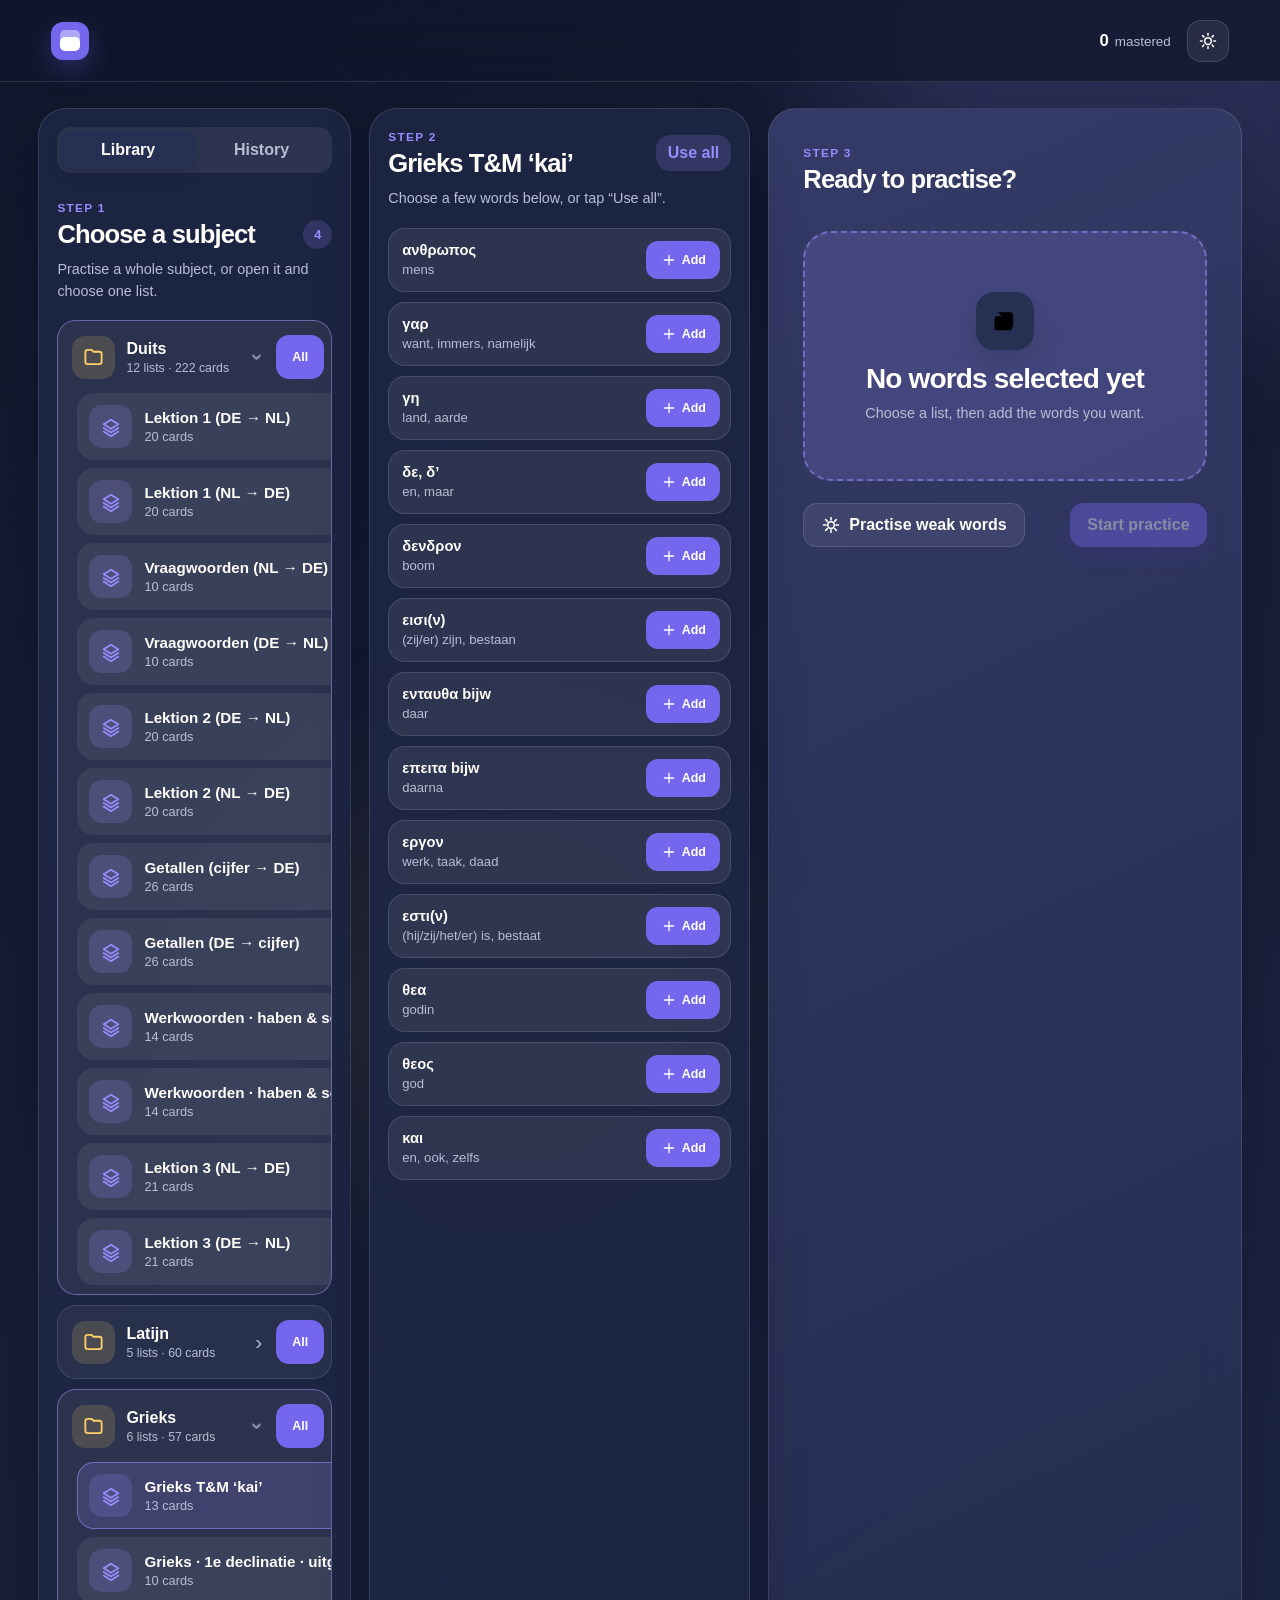
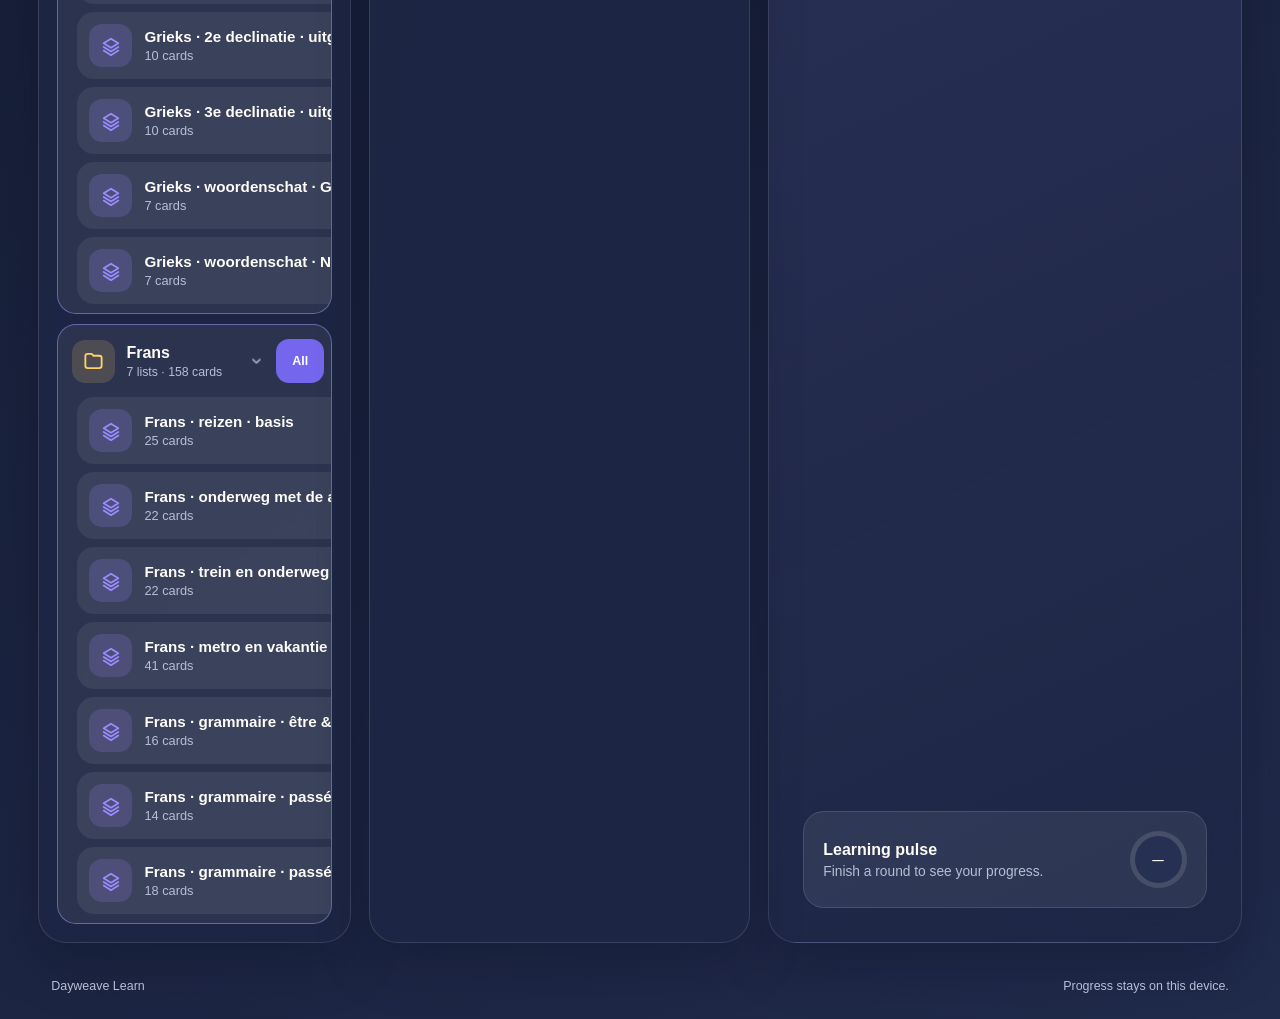
==== index.html @ 2936f4d3 "update lists" ====
<!doctype html>
<html lang="en">
<head>
  <meta charset="utf-8">
  <meta name="viewport" content="width=device-width, initial-scale=1, viewport-fit=cover">
  <meta name="theme-color" content="#16131f">
  <meta name="description" content="Practise shared Dayweave flashcard lists in a clean, focused space.">
  <title>Dayweave Learn</title>
  <link rel="icon" type="image/svg+xml" href="data:image/svg+xml,%3Csvg xmlns='http://www.w3.org/2000/svg' viewBox='0 0 64 64'%3E%3Crect width='64' height='64' rx='16' fill='%237c5cfc'/%3E%3Crect x='15' y='17' width='34' height='25' rx='7' fill='white' opacity='.45'/%3E%3Crect x='11' y='23' width='42' height='27' rx='8' fill='white'/%3E%3Cpath d='M23 36h18' stroke='%237c5cfc' stroke-width='5' stroke-linecap='round'/%3E%3C/svg%3E">
  <link rel="stylesheet" href="styles.css?v=4">
</head>
<body>
  <div class="ambient ambient-one"></div>
  <div class="ambient ambient-two"></div>

  <header class="topbar">
    <a class="brand" href="#" aria-label="Dayweave Learn home">
      <span class="brand-mark" aria-hidden="true"><span></span></span>
    </a>
    <div class="header-meta">
      <div class="mini-stat"><strong id="headerMastered">0</strong><span>mastered</span></div>
      <button class="icon-button" id="themeButton" type="button" aria-label="Switch appearance">
        <svg viewBox="0 0 24 24" aria-hidden="true"><path d="M12 3v2m0 14v2M3 12h2m14 0h2M5.6 5.6 7 7m10 10 1.4 1.4M18.4 5.6 17 7M7 17l-1.4 1.4M16 12a4 4 0 1 1-8 0 4 4 0 0 1 8 0Z"/></svg>
      </button>
    </div>
  </header>

  <main class="workspace">
    <aside class="panel library-panel" aria-label="Flashcard lists">
      <div class="segmented" role="tablist" aria-label="Learn sections">
        <button class="segment active" id="libraryTab" role="tab" aria-selected="true">Library</button>
        <button class="segment" id="historyTab" role="tab" aria-selected="false">History</button>
      </div>

      <section id="libraryView">
        <div class="section-heading">
          <div><span class="eyebrow">Step 1</span><h1>Choose a subject</h1></div>
          <span class="count-pill" id="listCount">0</span>
        </div>
        <p class="quiet desktop-hint">Practise a whole subject, or open it and choose one list.</p>
        <div class="list-stack" id="listStack"></div>
      </section>

      <section id="historyView" hidden>
        <div class="section-heading">
          <div><span class="eyebrow">On this device</span><h1>Your history</h1></div>
        </div>
        <div class="history-stack" id="historyStack"></div>
      </section>
    </aside>

    <section class="practice-column" aria-label="Practice deck">
      <div class="practice-intro">
        <span class="eyebrow">Step 3</span>
        <h2>Ready to practise?</h2>
      </div>

      <div class="drop-deck" id="dropDeck" aria-live="polite">
        <div class="deck-layers" aria-hidden="true"><i></i><i></i></div>
        <div class="drop-content">
          <span class="drop-icon">
            <svg viewBox="0 0 24 24" aria-hidden="true"><path d="M6 4.5h10.5A2.5 2.5 0 0 1 19 7v10.5M5 8h10.5a2.5 2.5 0 0 1 2.5 2.5V18a2 2 0 0 1-2 2H5a2 2 0 0 1-2-2V10a2 2 0 0 1 2-2Z"/></svg>
          </span>
          <strong id="deckTitle">Drop a list here</strong>
          <span id="deckSubtitle">or add individual cards from a list</span>
        </div>
      </div>

      <div class="deck-actions">
        <button class="secondary-button" id="weakButton" type="button">
          <svg viewBox="0 0 24 24" aria-hidden="true"><path d="M12 3v3m0 12v3m9-9h-3M6 12H3m15.4-6.4-2.1 2.1M7.7 16.3l-2.1 2.1m12.8 0-2.1-2.1M7.7 7.7 5.6 5.6M16 12a4 4 0 1 1-8 0 4 4 0 0 1 8 0Z"/></svg>
          Practise weak words
        </button>
        <div class="start-actions">
          <button class="text-button" id="clearButton" type="button" hidden>Clear</button>
          <button class="primary-button" id="startButton" type="button" disabled>Start practice</button>
        </div>
      </div>

      <div class="progress-card">
        <div class="progress-copy"><strong>Learning pulse</strong><span id="pulseText">Finish a round to see your progress.</span></div>
        <div class="progress-ring" id="progressRing"><span id="accuracyValue">—</span></div>
      </div>
    </section>

    <aside class="panel cards-panel" aria-label="Cards in selected list">
      <div class="section-heading card-heading">
        <div><span class="eyebrow">Step 2</span><h2 id="selectedListTitle">Choose your words</h2></div>
        <button class="small-button" id="addAllButton" type="button" hidden>Use all</button>
      </div>
      <p class="quiet" id="cardPanelHint">Pick a list to see every question and answer.</p>
      <div class="word-stack" id="wordStack"></div>
    </aside>
  </main>

  <nav class="mobile-nav" aria-label="Learn navigation">
    <button type="button" data-mobile-target="library" class="active" aria-label="Show lists"><span aria-hidden="true">1</span>Lists</button>
    <button type="button" data-mobile-target="cards" aria-label="Show selected words"><span aria-hidden="true">2</span>Words</button>
    <button type="button" data-mobile-target="practice" aria-label="Show practice"><span aria-hidden="true">3</span>Practice</button>
  </nav>

  <footer><span>Dayweave Learn</span><span>Progress stays on this device.</span></footer>

  <div class="practice-overlay" id="practiceOverlay" hidden>
    <div class="practice-shell" role="dialog" aria-modal="true" aria-labelledby="roundTitle">
      <div class="round-bar">
        <button class="icon-button overlay-close" id="closeRoundButton" type="button" aria-label="Close practice">
          <svg viewBox="0 0 24 24" aria-hidden="true"><path d="m6 6 12 12M18 6 6 18"/></svg>
        </button>
        <div class="round-title"><strong id="roundTitle">Practice</strong><span id="roundCounter">1 of 1</span></div>
        <div class="round-score" id="liveScore">0 correct</div>
      </div>
      <div class="round-progress"><i id="roundProgress"></i></div>

      <button class="study-card" id="studyCard" type="button" aria-label="Reveal answer">
        <span class="card-side-label" id="sideLabel">Question</span>
        <strong id="questionText"></strong>
        <span class="answer-divider" id="answerDivider" hidden></span>
        <span class="answer-text" id="answerText" hidden></span>
        <span class="reveal-hint" id="revealHint">Tap to reveal</span>
      </button>
      <button class="listen-button" id="listenButton" type="button" hidden>🔊 Listen again</button>

      <div class="answer-actions" id="answerActions" hidden>
        <button class="again-button" id="againButton" type="button">
          <svg viewBox="0 0 24 24" aria-hidden="true"><path d="M4 8v5h5M5.2 13a7 7 0 1 0 1.6-6.6L4 9"/></svg>
          Again
        </button>
        <button class="correct-button" id="correctButton" type="button">
          <svg viewBox="0 0 24 24" aria-hidden="true"><path d="m5 12 4 4L19 6"/></svg>
          Got it
        </button>
      </div>

      <div class="typing-area" id="typingArea" hidden>
        <label for="typedAnswer">Type your answer</label>
        <div class="typing-row">
          <input id="typedAnswer" type="text" autocomplete="off" autocapitalize="none" spellcheck="false" placeholder="Write the translation…">
          <button class="primary-button" id="checkAnswerButton" type="button">Check</button>
        </div>
        <p id="typingFeedback" aria-live="polite"></p>
      </div>

      <div class="round-summary" id="roundSummary" hidden>
        <span class="summary-spark">✦</span>
        <h2>Round complete</h2>
        <p id="summaryScore"></p>
        <button class="primary-button" id="finishButton" type="button">Back to the library</button>
      </div>
    </div>
  </div>

  <div class="toast" id="toast" role="status" aria-live="polite"></div>
  <script src="app.js?v=4" defer></script>
</body>
</html>
---- styles.css ----
:root {
  color-scheme: dark;
  --canvas: #10172b;
  --canvas-2: #202a4a;
  --panel: rgba(29, 38, 68, .9);
  --panel-solid: #263052;
  --surface: rgba(255, 255, 255, .075);
  --surface-hover: rgba(255, 255, 255, .12);
  --line: rgba(255, 255, 255, .12);
  --text: #fffdf8;
  --muted: #b7bfd5;
  --violet: #9a8cff;
  --violet-strong: #7566ee;
  --violet-soft: rgba(154, 140, 255, .18);
  --mint: #5de3bc;
  --coral: #ff8098;
  --amber: #ffd166;
  --shadow: 0 22px 54px rgba(3, 8, 24, .24);
  --radius-xl: 28px;
  --radius-lg: 21px;
  --radius-md: 17px;
}

[data-theme="butter"] {
  color-scheme: light;
  --canvas: #d8bb82;
  --canvas-2: #8f6650;
  --panel: rgba(255, 250, 232, .96);
  --panel-solid: #fffaf0;
  --surface: rgba(85, 55, 32, .075);
  --surface-hover: rgba(85, 55, 32, .13);
  --line: rgba(75, 48, 30, .16);
  --text: #36261b;
  --muted: #735a46;
  --violet: #6657c9;
  --violet-strong: #5948c0;
  --violet-soft: rgba(102, 87, 201, .13);
  --mint: #18765e;
  --coral: #bd4d62;
  --amber: #a56812;
  --shadow: 0 22px 52px rgba(58, 37, 22, .22);
}

[data-theme="butter"] body {
  background:
    radial-gradient(circle at 82% 8%, rgba(255, 226, 154, .46), transparent 34rem),
    linear-gradient(145deg, var(--canvas), var(--canvas-2));
}

[data-theme="butter"] .topbar {
  background: rgba(255, 248, 226, .82);
  box-shadow: 0 1px 0 rgba(255, 255, 255, .35);
}

[data-theme="butter"] .ambient-one { opacity: .09; }
[data-theme="butter"] .ambient-two { opacity: .15; }

* { box-sizing: border-box; }
html { min-height: 100%; scroll-behavior: smooth; }
body {
  min-height: 100vh;
  margin: 0;
  overflow-x: hidden;
  background: linear-gradient(145deg, var(--canvas), var(--canvas-2));
  color: var(--text);
  font-family: ui-rounded, "SF Pro Rounded", "SF Pro Display", -apple-system, BlinkMacSystemFont, "Segoe UI", sans-serif;
  -webkit-font-smoothing: antialiased;
}
button, input { font: inherit; }
button { color: inherit; }
button:focus-visible, [tabindex]:focus-visible { outline: 3px solid var(--mint); outline-offset: 3px; }
[hidden] { display: none !important; }

.ambient { position: fixed; border-radius: 999px; filter: blur(80px); opacity: .16; pointer-events: none; }
.ambient-one { width: 36rem; height: 36rem; background: var(--violet); top: -15rem; right: -8rem; }
.ambient-two { width: 30rem; height: 30rem; background: var(--amber); bottom: -20rem; left: 20%; opacity: .08; }

.topbar {
  position: relative;
  z-index: 5;
  min-height: 82px;
  display: flex;
  align-items: center;
  justify-content: space-between;
  padding: 16px clamp(18px, 4vw, 56px);
  border-bottom: 1px solid var(--line);
  background: color-mix(in srgb, var(--canvas) 72%, transparent);
  backdrop-filter: blur(24px);
}
.brand { display: inline-flex; align-items: center; gap: 12px; color: var(--text); text-decoration: none; font-size: 1.18rem; font-weight: 650; letter-spacing: -.02em; }
.brand b { color: var(--violet); }
.brand-mark { position: relative; width: 38px; height: 38px; display: block; border-radius: 12px; background: var(--violet-strong); box-shadow: 0 9px 25px rgba(124, 92, 252, .28); }
.brand-mark::before, .brand-mark span { content: ""; position: absolute; left: 9px; right: 9px; height: 14px; border-radius: 5px; background: white; }
.brand-mark::before { top: 8px; opacity: .43; }
.brand-mark span { top: 15px; }
.header-meta { display: flex; align-items: center; gap: 16px; }
.mini-stat { display: flex; align-items: baseline; gap: 6px; color: var(--muted); font-size: .84rem; }
.mini-stat strong { color: var(--text); font-size: 1.05rem; }
.icon-button { width: 42px; height: 42px; display: grid; place-items: center; border: 1px solid var(--line); border-radius: 14px; background: var(--surface); cursor: pointer; transition: transform .2s, background .2s; }
.icon-button:hover { background: var(--surface-hover); transform: translateY(-1px); }
.icon-button svg, button svg { width: 20px; height: 20px; fill: none; stroke: currentColor; stroke-width: 1.9; stroke-linecap: round; stroke-linejoin: round; }

.workspace { position: relative; z-index: 1; width: min(1500px, 100%); min-height: calc(100vh - 140px); margin: 0 auto; padding: 26px clamp(18px, 3vw, 42px) 36px; display: grid; grid-template-columns: minmax(260px, .78fr) minmax(300px, .95fr) minmax(390px, 1.18fr); grid-template-areas: "library cards practice"; gap: 18px; }
.library-panel { grid-area: library; }
.cards-panel { grid-area: cards; }
.practice-column { grid-area: practice; }
.panel, .practice-column { min-width: 0; border: 1px solid var(--line); border-radius: var(--radius-xl); background: var(--panel); backdrop-filter: blur(18px); box-shadow: var(--shadow); }
.panel { padding: 18px; }
.practice-column { display: flex; flex-direction: column; padding: clamp(22px, 3vw, 34px); background: linear-gradient(155deg, color-mix(in srgb, var(--panel-solid) 88%, var(--violet) 12%), var(--panel)); }

.segmented { display: grid; grid-template-columns: 1fr 1fr; padding: 4px; margin-bottom: 25px; border-radius: 14px; background: var(--surface); }
.segment { min-height: 38px; border: 0; border-radius: 11px; background: transparent; color: var(--muted); font-weight: 700; cursor: pointer; }
.segment.active { color: var(--text); background: var(--panel-solid); box-shadow: 0 5px 14px rgba(0,0,0,.12); }
.section-heading { display: flex; align-items: flex-end; justify-content: space-between; gap: 12px; margin-bottom: 10px; }
.section-heading h1, .section-heading h2, .practice-intro h2 { margin: 4px 0 0; font-size: clamp(1.28rem, 2vw, 1.62rem); line-height: 1.14; letter-spacing: -.035em; }
.eyebrow { color: var(--violet); font-size: .74rem; font-weight: 800; letter-spacing: .11em; text-transform: uppercase; }
.quiet { margin: 0 0 18px; color: var(--muted); font-size: .9rem; line-height: 1.5; }
.count-pill { display: grid; place-items: center; min-width: 29px; height: 29px; padding: 0 9px; border-radius: 999px; color: var(--violet); background: var(--violet-soft); font-size: .8rem; font-weight: 800; }

.list-stack, .word-stack, .history-stack { display: grid; gap: 10px; }
.subject-folder { overflow: hidden; border: 1px solid var(--line); border-radius: 19px; background: color-mix(in srgb, var(--surface) 74%, transparent); transition: border-color .2s, background .2s; }
.subject-folder.open { border-color: color-mix(in srgb, var(--violet) 42%, var(--line)); background: color-mix(in srgb, var(--surface) 92%, transparent); }
.subject-row { min-height: 72px; display: grid; grid-template-columns: minmax(0, 1fr) auto; align-items: center; gap: 7px; padding: 7px; }
.subject-header { min-width: 0; min-height: 58px; display: flex; align-items: center; gap: 11px; padding: 7px; border: 0; border-radius: 14px; background: transparent; text-align: left; cursor: pointer; }
.subject-header:hover { background: var(--surface-hover); }
.subject-icon { flex: 0 0 43px; height: 43px; display: grid; place-items: center; border-radius: 13px; color: var(--amber); background: color-mix(in srgb, var(--amber) 16%, transparent); }
.subject-icon svg { width: 23px; height: 23px; }
.subject-copy { min-width: 0; flex: 1; }
.subject-copy strong, .subject-copy span { display: block; overflow: hidden; text-overflow: ellipsis; white-space: nowrap; }
.subject-copy strong { font-size: 1rem; }
.subject-copy span { margin-top: 3px; color: var(--muted); font-size: .77rem; }
.folder-chevron { color: var(--muted); font-size: 1.3rem; transition: transform .2s; }
.subject-folder.open .folder-chevron { transform: rotate(90deg); }
.subject-all-button { min-width: 48px; min-height: 44px; padding: 0 11px; border: 0; border-radius: 13px; color: white; background: var(--violet-strong); font-size: .78rem; font-weight: 850; cursor: pointer; }
.subject-all-button:hover { filter: brightness(1.08); transform: translateY(-1px); }
.subject-lists { display: grid; gap: 8px; padding: 0 9px 9px 19px; }
.list-item { width: 100%; min-height: 66px; display: flex; align-items: center; gap: 12px; padding: 11px; border: 1px solid transparent; border-radius: var(--radius-md); background: var(--surface); text-align: left; cursor: grab; transition: transform .22s, background .22s, border-color .22s; }
.list-item:hover { transform: translateY(-2px); background: var(--surface-hover); }
.list-item.selected { border-color: color-mix(in srgb, var(--violet) 60%, transparent); background: var(--violet-soft); }
.list-icon { flex: 0 0 43px; height: 43px; display: grid; place-items: center; border-radius: 13px; color: var(--violet); background: var(--violet-soft); }
.list-icon svg { width: 22px; height: 22px; }
.list-copy { min-width: 0; flex: 1; }
.list-copy strong, .list-copy span { display: block; overflow: hidden; text-overflow: ellipsis; white-space: nowrap; }
.list-copy strong { font-size: .95rem; }
.list-copy span { margin-top: 3px; color: var(--muted); font-size: .8rem; }
.chevron { color: var(--muted); font-size: 1.2rem; }
.empty-state { padding: 22px 14px; border: 1px dashed var(--line); border-radius: var(--radius-md); color: var(--muted); text-align: center; line-height: 1.5; }

.practice-intro { margin-bottom: 21px; }
.drop-deck { position: relative; min-height: 250px; display: grid; place-items: center; margin: 16px 0 22px; border: 2px dashed color-mix(in srgb, var(--violet) 55%, transparent); border-radius: 28px; background: var(--violet-soft); transition: transform .25s, border-color .25s, box-shadow .25s; }
.drop-deck.drag-over { transform: translateY(-3px); border-color: var(--mint); box-shadow: 0 20px 44px rgba(0,0,0,.14); }
.drop-deck.ready { border-style: solid; border-color: color-mix(in srgb, var(--mint) 72%, transparent); }
.deck-layers { display: none; }
.drop-content { position: relative; z-index: 1; display: grid; justify-items: center; gap: 10px; padding: 30px; text-align: center; }
.drop-icon { width: 58px; height: 58px; display: grid; place-items: center; margin-bottom: 3px; border-radius: 18px; color: var(--violet); background: var(--panel-solid); box-shadow: 0 12px 30px rgba(0,0,0,.13); }
.drop-icon svg { width: 28px; height: 28px; }
.drop-content strong { font-size: clamp(1.3rem, 2.4vw, 1.75rem); letter-spacing: -.03em; }
.drop-content > span:last-child { color: var(--muted); font-size: .9rem; }
.deck-actions { display: flex; align-items: center; justify-content: space-between; gap: 12px; }
.start-actions { display: flex; align-items: center; gap: 10px; }
.primary-button, .secondary-button, .again-button, .correct-button, .small-button, .text-button { min-height: 44px; border: 0; border-radius: 14px; padding: 0 17px; font-weight: 800; cursor: pointer; transition: transform .2s, filter .2s, opacity .2s; }
.primary-button { color: white; background: var(--violet-strong); box-shadow: 0 10px 22px rgba(99, 61, 221, .25); }
.primary-button:hover:not(:disabled), .correct-button:hover, .again-button:hover, .secondary-button:hover { transform: translateY(-2px); filter: brightness(1.05); }
.primary-button:disabled { opacity: .42; cursor: not-allowed; }
.secondary-button { display: inline-flex; align-items: center; gap: 8px; border: 1px solid var(--line); background: var(--surface); }
.text-button { padding: 0 7px; color: var(--muted); background: transparent; }
.small-button { min-height: 36px; padding: 0 12px; color: var(--violet); background: var(--violet-soft); }
.progress-card { display: flex; align-items: center; justify-content: space-between; gap: 20px; margin-top: auto; padding: 19px; border: 1px solid var(--line); border-radius: var(--radius-lg); background: var(--surface); }
.progress-copy strong, .progress-copy span { display: block; }
.progress-copy span { margin-top: 5px; color: var(--muted); font-size: .86rem; }
.progress-ring { --progress: 0deg; flex: 0 0 57px; height: 57px; display: grid; place-items: center; border-radius: 50%; background: conic-gradient(var(--mint) var(--progress), var(--line) 0); position: relative; }
.progress-ring::before { content: ""; position: absolute; inset: 5px; border-radius: inherit; background: var(--panel-solid); }
.progress-ring span { position: relative; z-index: 1; font-size: .72rem; font-weight: 900; }

.card-heading { align-items: center; }
.word-card { display: flex; align-items: center; gap: 10px; padding: 12px 10px 12px 13px; border: 1px solid var(--line); border-radius: var(--radius-md); background: var(--surface); }
.word-copy { min-width: 0; flex: 1; }
.word-copy strong, .word-copy span { display: block; overflow: hidden; text-overflow: ellipsis; }
.word-copy strong { font-size: .92rem; white-space: nowrap; }
.word-copy span { margin-top: 4px; color: var(--muted); font-size: .82rem; white-space: nowrap; }
.add-card-button { flex: 0 0 auto; min-width: 74px; height: 38px; display: inline-flex; align-items: center; justify-content: center; gap: 5px; padding: 0 11px; border: 0; border-radius: 12px; color: white; background: var(--violet-strong); cursor: pointer; font-size: .78rem; font-weight: 850; }
.add-card-button.added { color: var(--canvas); background: var(--mint); }
.add-card-button svg { width: 16px; height: 16px; }
.history-item { padding: 13px; border: 1px solid var(--line); border-radius: var(--radius-md); background: var(--surface); }
.history-top { display: flex; justify-content: space-between; gap: 10px; }
.history-top strong { font-size: .9rem; }
.history-score { color: var(--mint); font-weight: 850; }
.history-item time, .history-item p { color: var(--muted); font-size: .78rem; }
.history-item p { margin: 8px 0 0; line-height: 1.4; }

footer { position: relative; z-index: 1; display: flex; justify-content: space-between; gap: 20px; width: min(1500px, 100%); margin: 0 auto; padding: 0 clamp(22px, 4vw, 56px) 26px; color: var(--muted); font-size: .78rem; }
.mobile-nav { display: none; }

.practice-overlay { position: fixed; z-index: 50; inset: 0; padding: clamp(12px, 3vw, 32px); background: color-mix(in srgb, var(--canvas) 88%, transparent); backdrop-filter: blur(18px); }
.practice-shell { width: min(800px, 100%); height: 100%; margin: auto; display: flex; flex-direction: column; }
.round-bar { display: grid; grid-template-columns: 1fr auto 1fr; align-items: center; gap: 14px; }
.overlay-close { justify-self: start; }
.round-title { text-align: center; }
.round-title strong, .round-title span { display: block; }
.round-title span { margin-top: 3px; color: var(--muted); font-size: .78rem; }
.round-score { justify-self: end; color: var(--mint); font-weight: 800; font-size: .88rem; }
.round-progress { width: 100%; height: 5px; margin: 18px 0 30px; overflow: hidden; border-radius: 999px; background: var(--line); }
.round-progress i { display: block; width: 0; height: 100%; border-radius: inherit; background: var(--violet); transition: width .35s ease; }
.study-card { flex: 1; width: 100%; max-height: 570px; min-height: 350px; display: flex; flex-direction: column; align-items: center; justify-content: center; gap: 22px; padding: clamp(28px, 7vw, 70px); border: 1px solid var(--line); border-radius: 38px; background: linear-gradient(145deg, var(--panel-solid), var(--panel)); color: var(--text); box-shadow: var(--shadow); cursor: pointer; }
.card-side-label { color: var(--muted); font-size: .75rem; font-weight: 850; letter-spacing: .12em; text-transform: uppercase; }
.study-card strong { max-width: 670px; font-size: clamp(2rem, 6vw, 4rem); line-height: 1.08; letter-spacing: -.05em; text-wrap: balance; }
.answer-divider { width: 62%; height: 1px; background: var(--line); }
.answer-text { color: var(--violet); font-size: clamp(1.4rem, 4vw, 2.25rem); font-weight: 700; }
.reveal-hint { color: var(--muted); font-size: .9rem; }
.answer-actions { display: grid; grid-template-columns: 1fr 1fr; gap: 12px; margin-top: 18px; }
.typing-area { margin-top: 18px; }
.typing-area label { display: block; margin: 0 0 8px; color: var(--muted); font-size: .82rem; font-weight: 800; }
.typing-row { display: flex; gap: 10px; }
.typing-row input { min-width: 0; flex: 1; height: 52px; padding: 0 15px; border: 1px solid var(--line); border-radius: 14px; color: var(--text); background: var(--surface); }
.typing-area p { min-height: 1.2em; margin: 8px 2px 0; color: var(--coral); font-size: .86rem; }
.typing-area p.correct { color: var(--mint); }
.listen-button { align-self: center; margin-top: 15px; padding: 8px 13px; border: 1px solid var(--line); border-radius: 999px; color: var(--muted); background: var(--surface); font-weight: 750; cursor: pointer; }
.listen-button:hover { color: var(--text); background: var(--surface-hover); }
.again-button, .correct-button { min-height: 58px; display: inline-flex; justify-content: center; align-items: center; gap: 9px; }
.again-button { color: white; background: var(--coral); }
.correct-button { color: #09251d; background: var(--mint); }
.round-summary { flex: 1; display: grid; place-content: center; justify-items: center; text-align: center; }
.summary-spark { color: var(--amber); font-size: 4.5rem; animation: float 2s ease-in-out infinite; }
.round-summary h2 { margin: 8px 0; font-size: clamp(2rem, 6vw, 3.5rem); letter-spacing: -.05em; }
.round-summary p { margin: 0 0 26px; color: var(--muted); font-size: 1.1rem; }
.toast { position: fixed; z-index: 80; left: 50%; bottom: 28px; transform: translate(-50%, 20px); max-width: calc(100% - 32px); padding: 12px 17px; border: 1px solid var(--line); border-radius: 14px; background: var(--panel-solid); box-shadow: var(--shadow); opacity: 0; pointer-events: none; transition: opacity .22s, transform .22s; }
.toast.show { opacity: 1; transform: translate(-50%, 0); }

@keyframes float { 50% { transform: translateY(-7px) rotate(3deg); } }

@media (max-width: 1080px) {
  .workspace { grid-template-columns: minmax(250px, .72fr) minmax(420px, 1.28fr); grid-template-areas: "library cards" "practice practice"; }
  .practice-column { min-height: 560px; }
  .word-stack { grid-template-columns: repeat(3, minmax(0, 1fr)); }
}

@media (max-width: 760px) {
  html, body { height: 100%; overflow: hidden; overscroll-behavior: none; }
  .ambient { display: none; }
  .topbar { min-height: 70px; position: sticky; top: 0; padding: 12px 16px; }
  .brand { font-size: 1rem; }
  .brand-mark { width: 36px; height: 36px; }
  .mini-stat span { display: none; }
  .workspace { position: fixed; inset: 70px 0 0; min-height: 0; display: block; padding: 10px 10px calc(84px + env(safe-area-inset-bottom)); }
  .workspace > .panel, .workspace > .practice-column { display: none; height: 100%; min-height: 0; overflow-y: auto; overscroll-behavior: contain; border-radius: 24px; scrollbar-width: none; }
  .workspace > *::-webkit-scrollbar { display: none; }
  body[data-mobile-view="library"] .library-panel { display: block; }
  body[data-mobile-view="practice"] .practice-column,
  body:not([data-mobile-view]) .practice-column { display: flex; }
  body[data-mobile-view="cards"] .cards-panel { display: block; }
  .library-panel, .cards-panel { padding: 16px; }
  .subject-row { min-height: 66px; }
  .subject-header { min-height: 52px; }
  .subject-lists { padding-left: 9px; }
  .subject-lists .list-item { min-height: 58px; }
  .practice-column { padding: 18px 16px; }
  .desktop-hint { display: none; }
  .practice-intro { margin-bottom: 8px; }
  .drop-deck { min-height: 190px; margin: 8px 0 14px; border-radius: 27px; }
  .drop-content { padding: 20px; }
  .drop-icon { width: 52px; height: 52px; border-radius: 17px; }
  .deck-actions { align-items: stretch; flex-direction: column; }
  .start-actions { display: grid; grid-template-columns: auto 1fr; }
  .secondary-button, .primary-button { justify-content: center; width: 100%; }
  .progress-card { margin-top: 14px; padding: 15px; }
  .word-stack { grid-template-columns: 1fr; }
  footer { display: none; }
  .mobile-nav { position: fixed; z-index: 45; left: 12px; right: 12px; bottom: max(10px, env(safe-area-inset-bottom)); display: grid; grid-template-columns: repeat(3, 1fr); gap: 6px; padding: 6px; border: 1px solid var(--line); border-radius: 22px; background: color-mix(in srgb, var(--panel-solid) 94%, transparent); box-shadow: 0 15px 38px rgba(0,0,0,.24); backdrop-filter: blur(22px); }
  .mobile-nav button { min-height: 54px; display: grid; place-items: center; align-content: center; gap: 2px; border: 0; border-radius: 16px; color: var(--muted); background: transparent; font-size: .7rem; font-weight: 800; }
  .mobile-nav button span { width: 22px; height: 22px; display: grid; place-items: center; border: 1.5px solid currentColor; border-radius: 999px; font-size: .72rem; line-height: 1; font-weight: 900; }
  .mobile-nav button.active { color: white; background: var(--violet-strong); box-shadow: 0 8px 18px color-mix(in srgb, var(--violet-strong) 35%, transparent); }
  .practice-overlay { padding: 10px; }
  .round-bar { grid-template-columns: auto 1fr auto; }
  .round-score { font-size: .75rem; }
  .study-card { min-height: 360px; border-radius: 28px; }
  .answer-actions { position: sticky; bottom: 0; }
}

@media (prefers-reduced-motion: reduce) {
  *, *::before, *::after { scroll-behavior: auto !important; animation-duration: .01ms !important; animation-iteration-count: 1 !important; transition-duration: .01ms !important; }
}
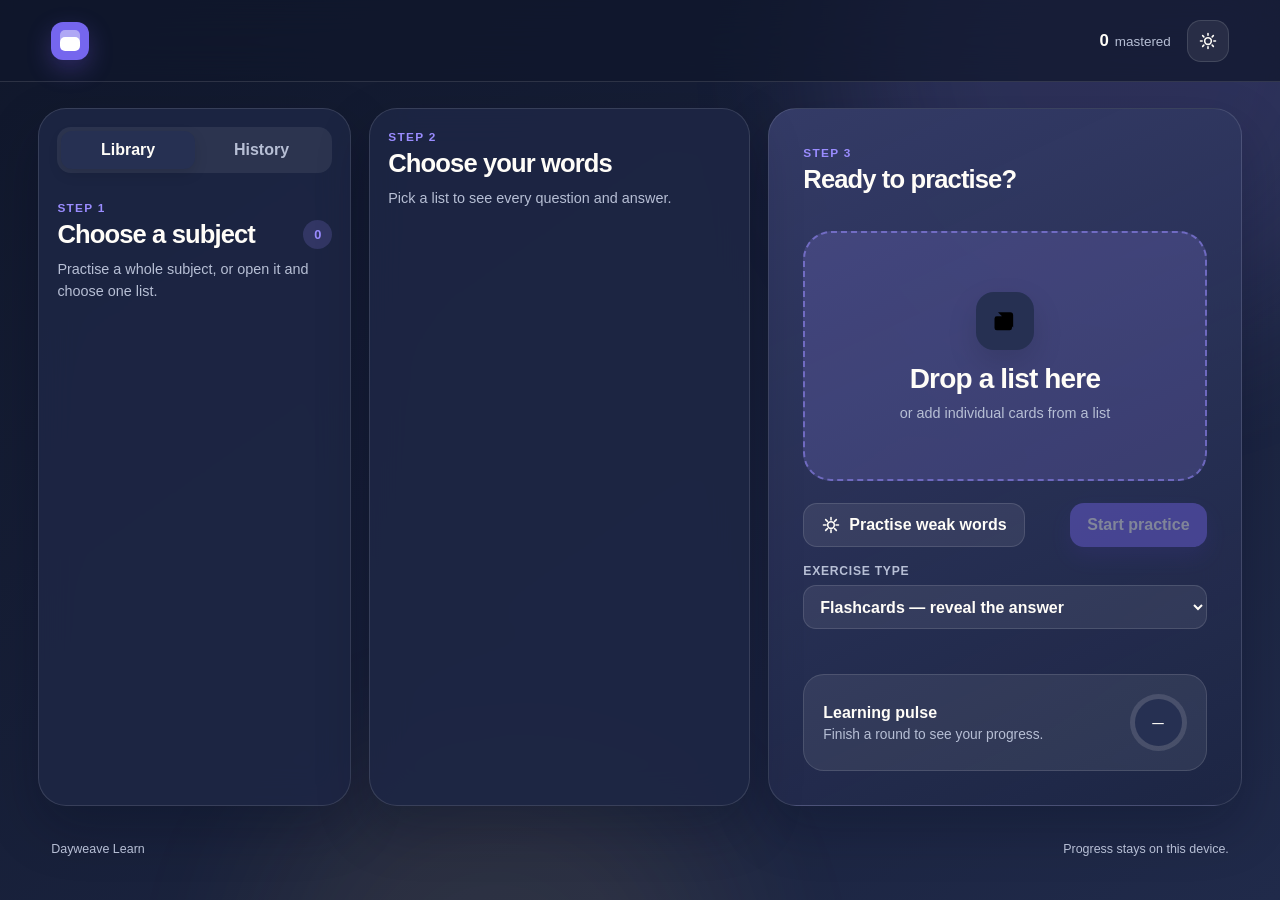
==== commit 5fe8314f: "updated lists" ====
--- a/index.html
+++ b/index.html
@@ -7,7 +7,7 @@
   <meta name="description" content="Practise shared Dayweave flashcard lists in a clean, focused space.">
   <title>Dayweave Learn</title>
   <link rel="icon" type="image/svg+xml" href="data:image/svg+xml,%3Csvg xmlns='http://www.w3.org/2000/svg' viewBox='0 0 64 64'%3E%3Crect width='64' height='64' rx='16' fill='%237c5cfc'/%3E%3Crect x='15' y='17' width='34' height='25' rx='7' fill='white' opacity='.45'/%3E%3Crect x='11' y='23' width='42' height='27' rx='8' fill='white'/%3E%3Cpath d='M23 36h18' stroke='%237c5cfc' stroke-width='5' stroke-linecap='round'/%3E%3C/svg%3E">
-  <link rel="stylesheet" href="styles.css?v=4">
+  <link rel="stylesheet" href="styles.css?v=5">
 </head>
 <body>
   <div class="ambient ambient-one"></div>
@@ -75,6 +75,13 @@
           <button class="text-button" id="clearButton" type="button" hidden>Clear</button>
           <button class="primary-button" id="startButton" type="button" disabled>Start practice</button>
         </div>
+      </div>
+      <div class="practice-mode" role="group" aria-label="Exercise type">
+        <label for="practiceMode">Exercise type</label>
+        <select id="practiceMode">
+          <option value="flashcard">Flashcards — reveal the answer</option>
+          <option value="open">Open question — type the answer</option>
+        </select>
       </div>
 
       <div class="progress-card">
@@ -151,6 +158,6 @@
   </div>
 
   <div class="toast" id="toast" role="status" aria-live="polite"></div>
-  <script src="app.js?v=4" defer></script>
+  <script src="app.js?v=5" defer></script>
 </body>
 </html>
--- a/styles.css
+++ b/styles.css
@@ -157,6 +157,9 @@
 .drop-content strong { font-size: clamp(1.3rem, 2.4vw, 1.75rem); letter-spacing: -.03em; }
 .drop-content > span:last-child { color: var(--muted); font-size: .9rem; }
 .deck-actions { display: flex; align-items: center; justify-content: space-between; gap: 12px; }
+.practice-mode { display: grid; gap: 7px; margin-top: 17px; }
+.practice-mode label { color: var(--muted); font-size: .76rem; font-weight: 800; letter-spacing: .06em; text-transform: uppercase; }
+.practice-mode select { width: 100%; min-height: 44px; padding: 0 12px; border: 1px solid var(--line); border-radius: 13px; color: var(--text); background: var(--surface); font: inherit; font-weight: 700; }
 .start-actions { display: flex; align-items: center; gap: 10px; }
 .primary-button, .secondary-button, .again-button, .correct-button, .small-button, .text-button { min-height: 44px; border: 0; border-radius: 14px; padding: 0 17px; font-weight: 800; cursor: pointer; transition: transform .2s, filter .2s, opacity .2s; }
 .primary-button { color: white; background: var(--violet-strong); box-shadow: 0 10px 22px rgba(99, 61, 221, .25); }
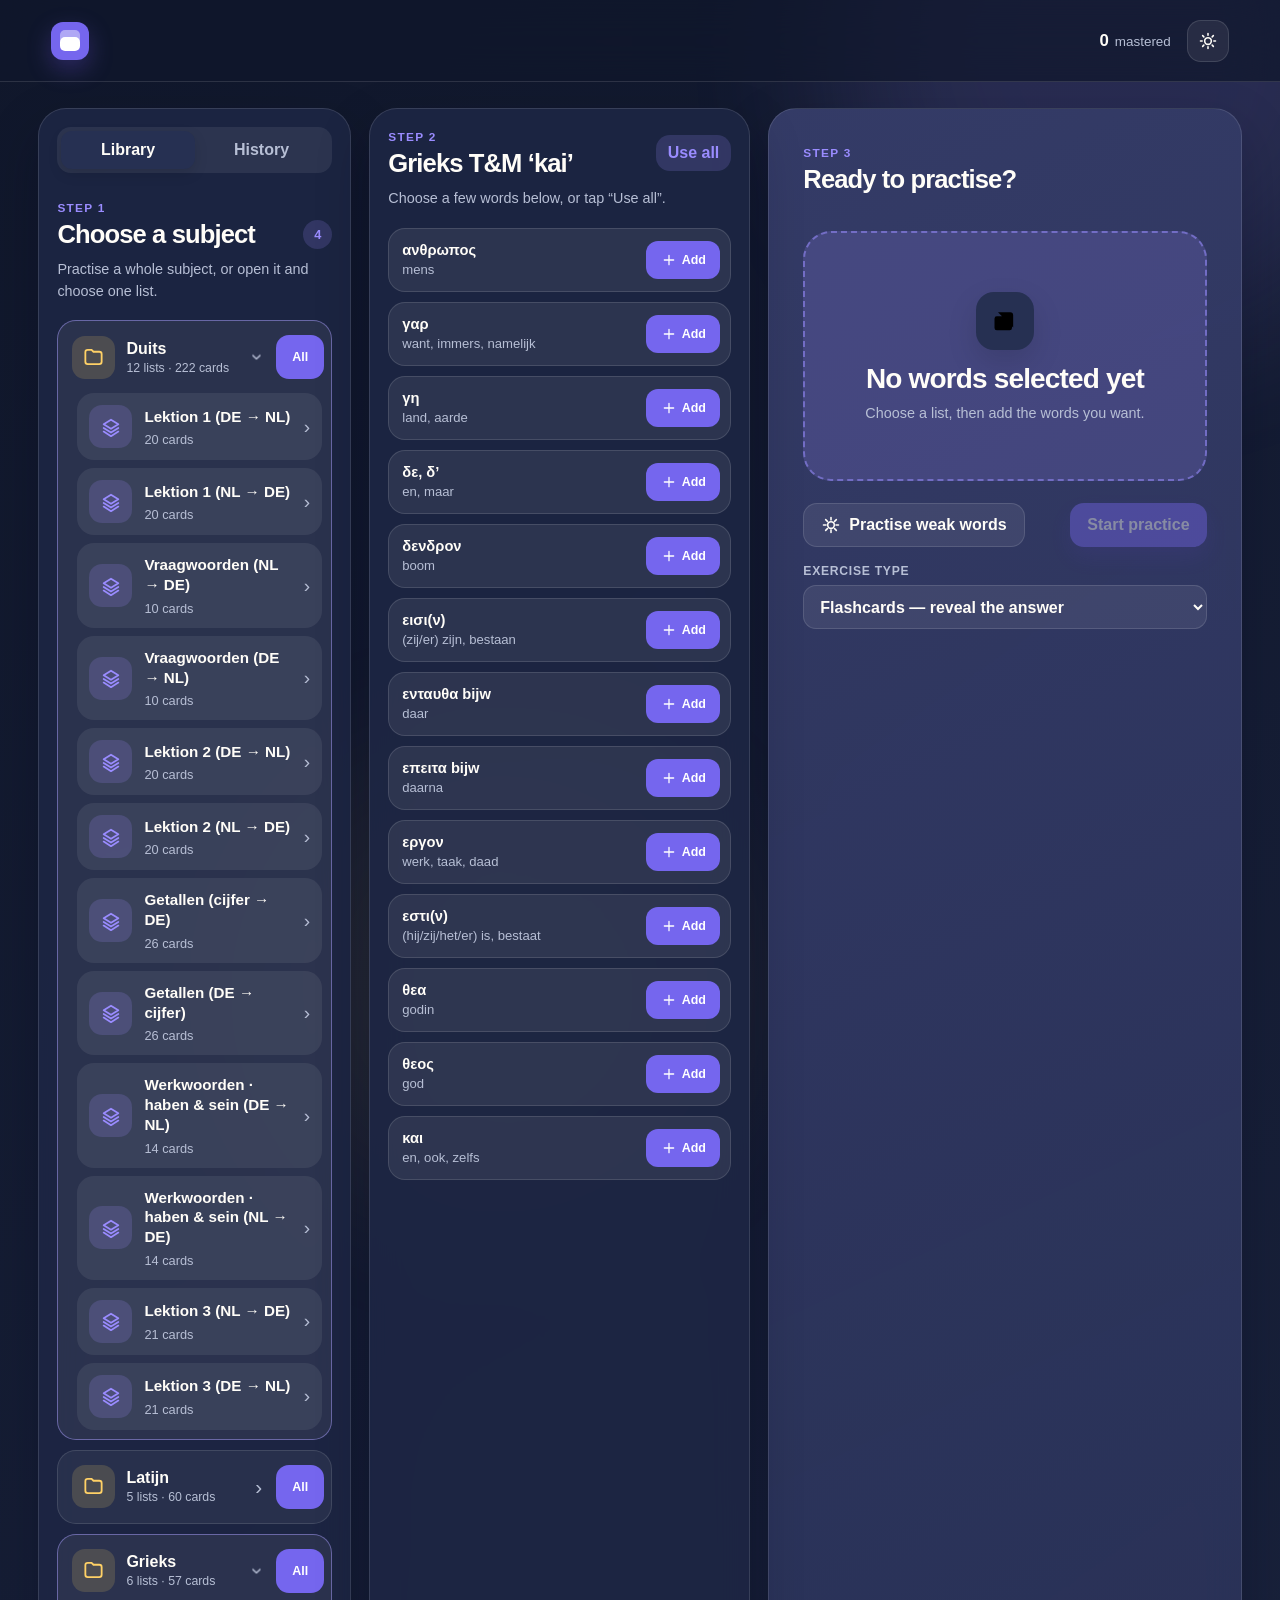
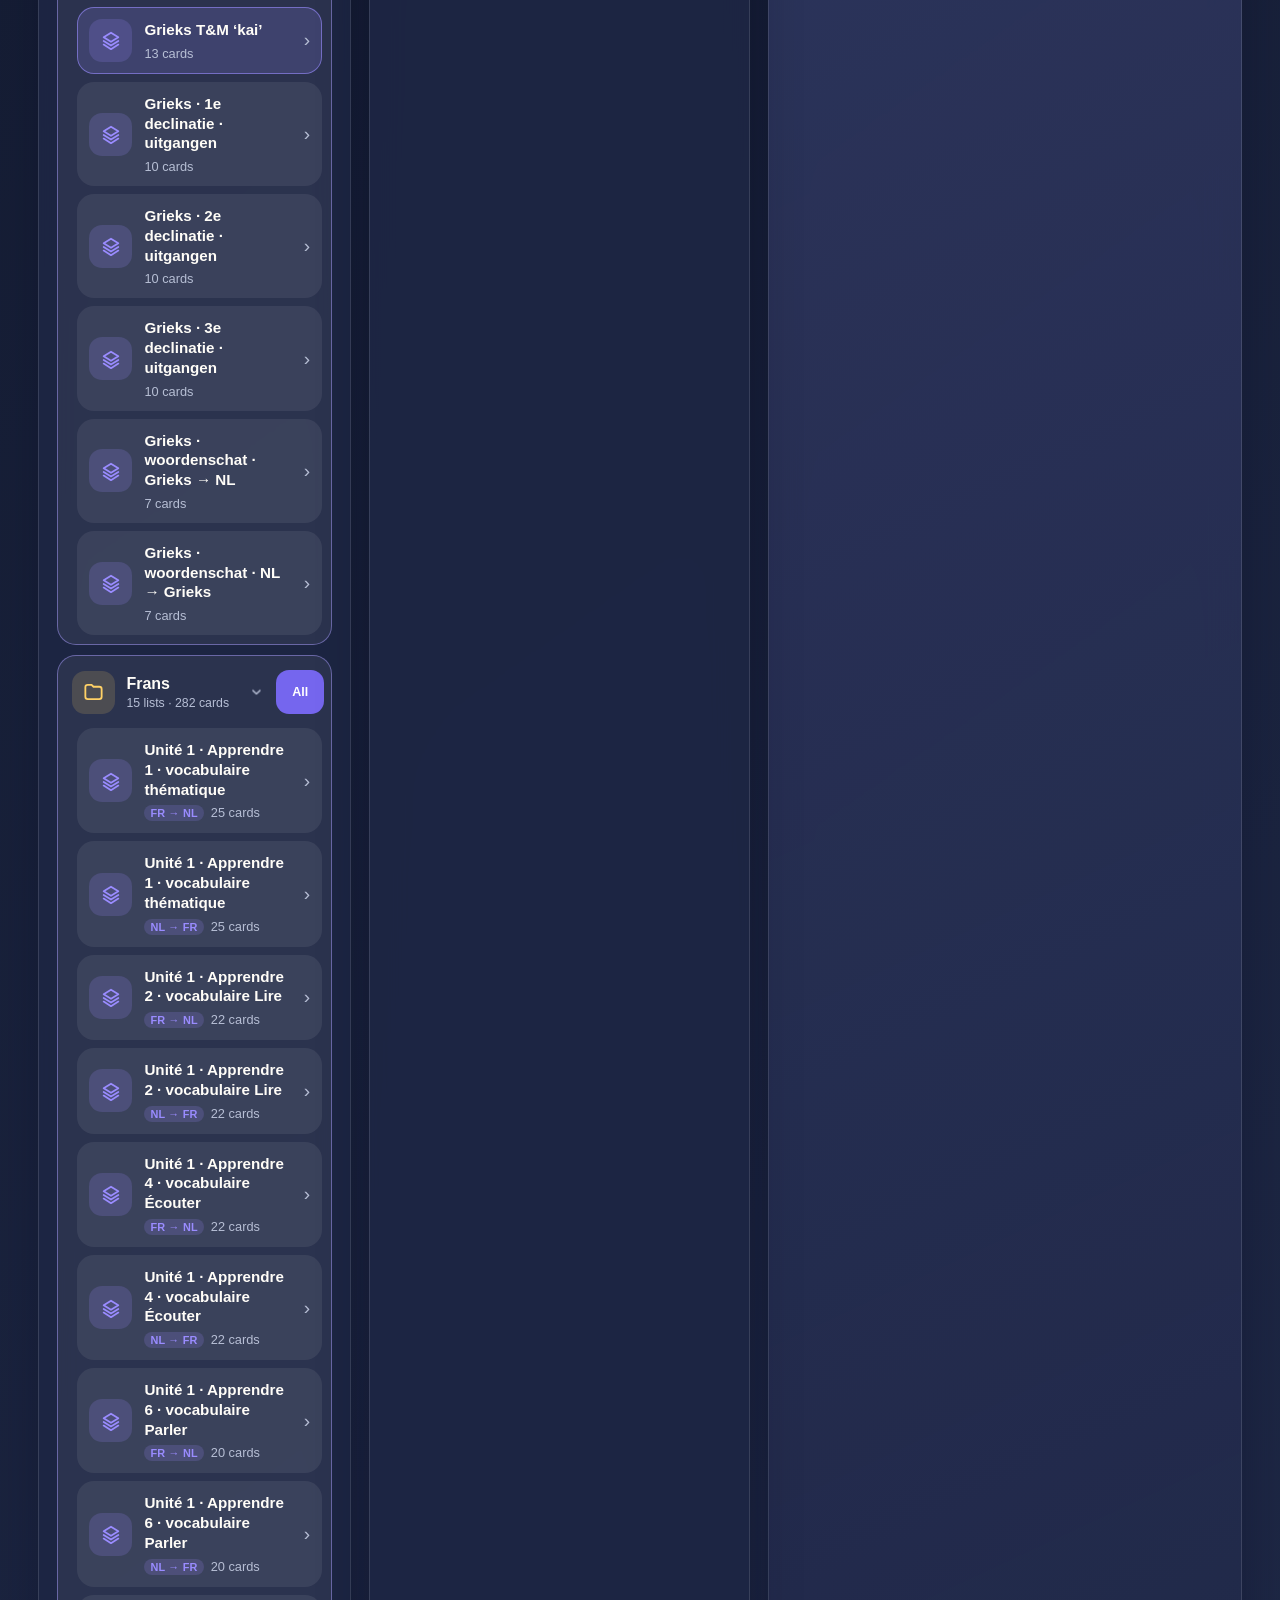
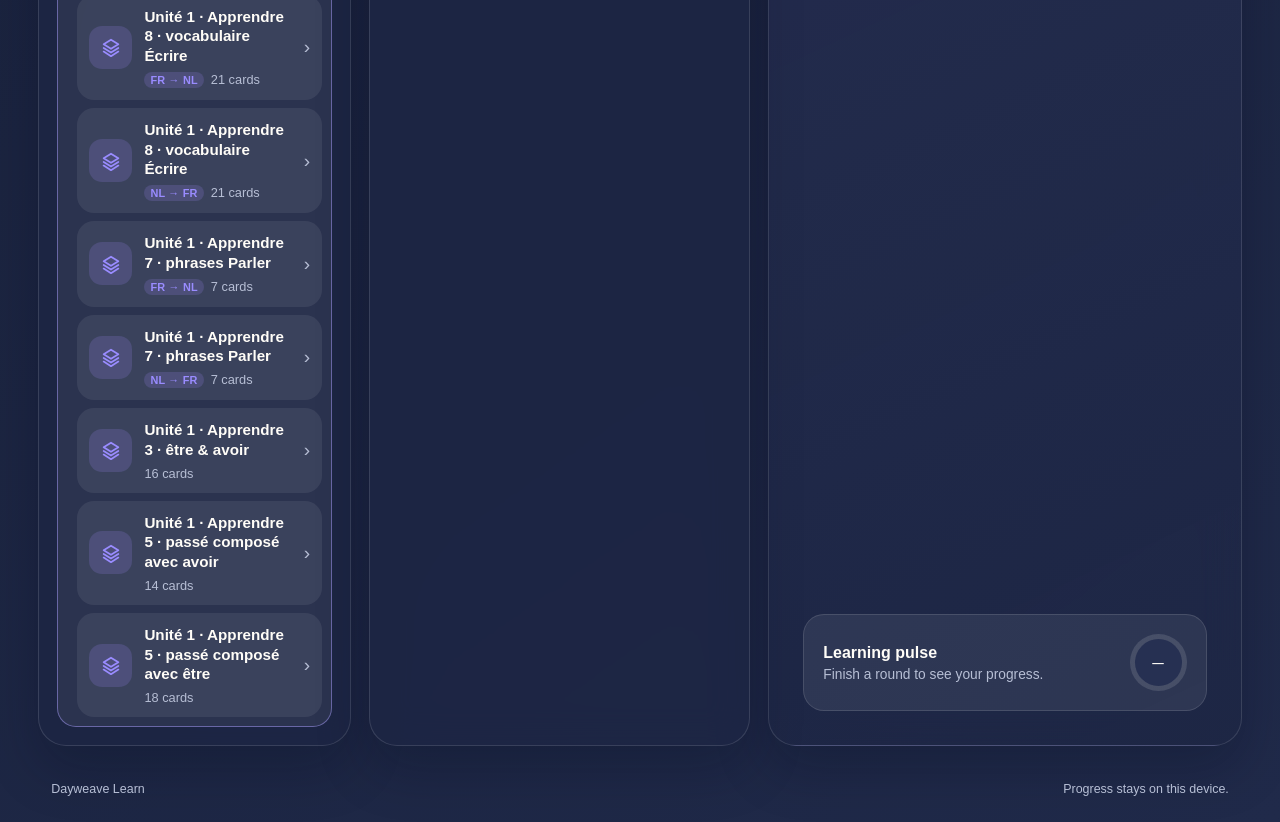
==== commit c1e2dcd9: "update" ====
--- a/index.html
+++ b/index.html
@@ -7,7 +7,7 @@
   <meta name="description" content="Practise shared Dayweave flashcard lists in a clean, focused space.">
   <title>Dayweave Learn</title>
   <link rel="icon" type="image/svg+xml" href="data:image/svg+xml,%3Csvg xmlns='http://www.w3.org/2000/svg' viewBox='0 0 64 64'%3E%3Crect width='64' height='64' rx='16' fill='%237c5cfc'/%3E%3Crect x='15' y='17' width='34' height='25' rx='7' fill='white' opacity='.45'/%3E%3Crect x='11' y='23' width='42' height='27' rx='8' fill='white'/%3E%3Cpath d='M23 36h18' stroke='%237c5cfc' stroke-width='5' stroke-linecap='round'/%3E%3C/svg%3E">
-  <link rel="stylesheet" href="styles.css?v=5">
+  <link rel="stylesheet" href="styles.css?v=6">
 </head>
 <body>
   <div class="ambient ambient-one"></div>
@@ -158,6 +158,6 @@
   </div>
 
   <div class="toast" id="toast" role="status" aria-live="polite"></div>
-  <script src="app.js?v=5" defer></script>
+  <script src="app.js?v=8" defer></script>
 </body>
 </html>
--- a/styles.css
+++ b/styles.css
@@ -140,9 +140,10 @@
 .list-icon { flex: 0 0 43px; height: 43px; display: grid; place-items: center; border-radius: 13px; color: var(--violet); background: var(--violet-soft); }
 .list-icon svg { width: 22px; height: 22px; }
 .list-copy { min-width: 0; flex: 1; }
-.list-copy strong, .list-copy span { display: block; overflow: hidden; text-overflow: ellipsis; white-space: nowrap; }
-.list-copy strong { font-size: .95rem; }
-.list-copy span { margin-top: 3px; color: var(--muted); font-size: .8rem; }
+.list-copy strong, .list-copy span { display: block; }
+.list-copy strong { font-size: .95rem; line-height: 1.3; overflow-wrap: anywhere; }
+.list-copy span { margin-top: 6px; color: var(--muted); font-size: .8rem; }
+.direction-badge { display: inline-block; margin-right: 7px; padding: 2px 6px; border-radius: 999px; color: var(--violet); background: var(--violet-soft); font-size: .68rem; letter-spacing: .02em; }
 .chevron { color: var(--muted); font-size: 1.2rem; }
 .empty-state { padding: 22px 14px; border: 1px dashed var(--line); border-radius: var(--radius-md); color: var(--muted); text-align: center; line-height: 1.5; }
 
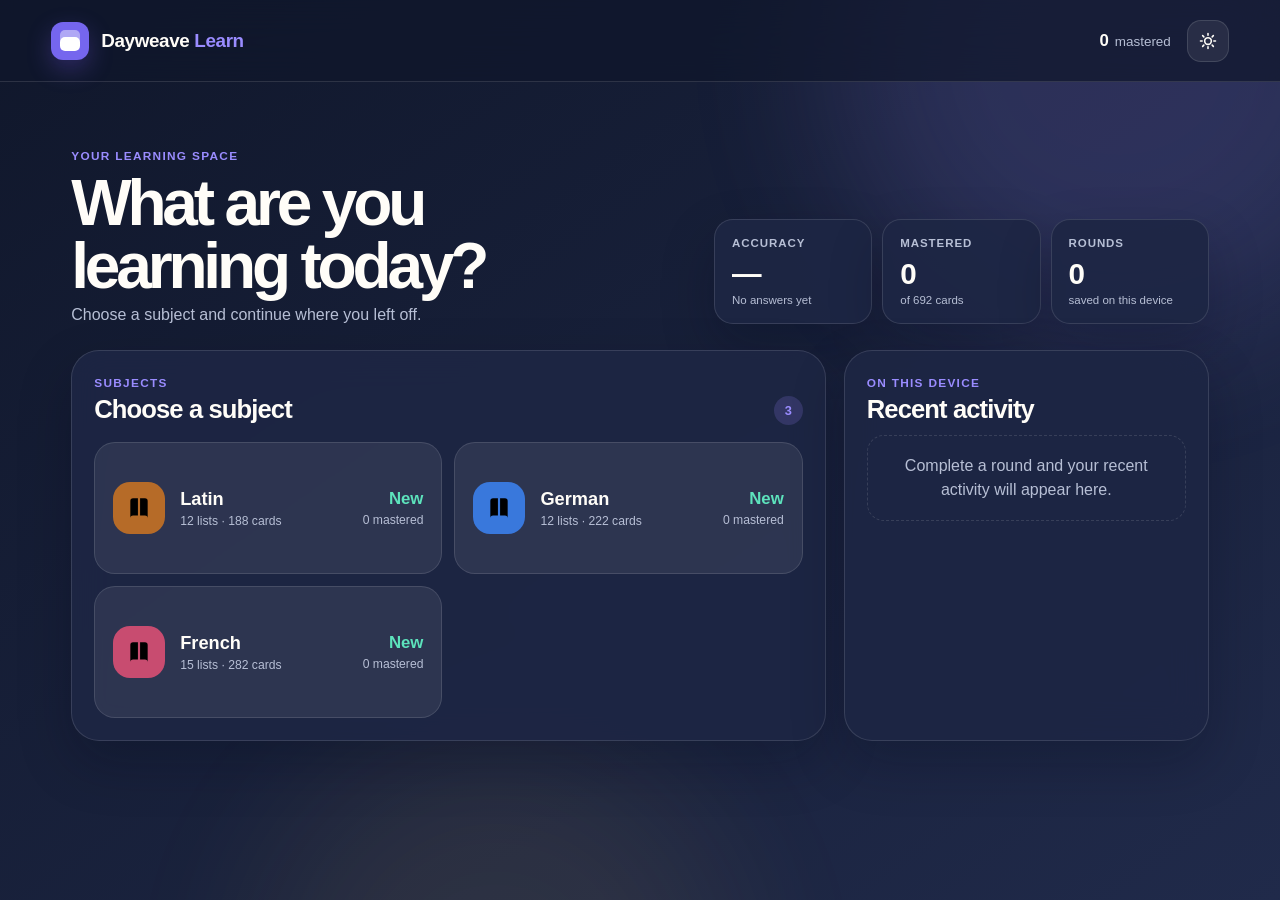
==== commit efdf0c64: "update" ====
--- a/index.html
+++ b/index.html
@@ -3,161 +3,97 @@
 <head>
   <meta charset="utf-8">
   <meta name="viewport" content="width=device-width, initial-scale=1, viewport-fit=cover">
-  <meta name="theme-color" content="#16131f">
-  <meta name="description" content="Practise shared Dayweave flashcard lists in a clean, focused space.">
+  <meta name="theme-color" content="#11182b">
+  <meta name="description" content="Choose a language, review your progress, and practise focused study sets.">
   <title>Dayweave Learn</title>
   <link rel="icon" type="image/svg+xml" href="data:image/svg+xml,%3Csvg xmlns='http://www.w3.org/2000/svg' viewBox='0 0 64 64'%3E%3Crect width='64' height='64' rx='16' fill='%237c5cfc'/%3E%3Crect x='15' y='17' width='34' height='25' rx='7' fill='white' opacity='.45'/%3E%3Crect x='11' y='23' width='42' height='27' rx='8' fill='white'/%3E%3Cpath d='M23 36h18' stroke='%237c5cfc' stroke-width='5' stroke-linecap='round'/%3E%3C/svg%3E">
-  <link rel="stylesheet" href="styles.css?v=6">
+  <link rel="stylesheet" href="/styles.css?v=19">
 </head>
 <body>
-  <div class="ambient ambient-one"></div>
-  <div class="ambient ambient-two"></div>
-
+  <div class="ambient ambient-one"></div><div class="ambient ambient-two"></div>
   <header class="topbar">
-    <a class="brand" href="#" aria-label="Dayweave Learn home">
-      <span class="brand-mark" aria-hidden="true"><span></span></span>
-    </a>
+    <a class="brand" href="/" aria-label="Dayweave Learn home"><span class="brand-mark" aria-hidden="true"><span></span></span><span>Dayweave <b>Learn</b></span></a>
     <div class="header-meta">
+      <a class="home-link" id="homeLink" href="/">Dashboard</a>
       <div class="mini-stat"><strong id="headerMastered">0</strong><span>mastered</span></div>
-      <button class="icon-button" id="themeButton" type="button" aria-label="Switch appearance">
-        <svg viewBox="0 0 24 24" aria-hidden="true"><path d="M12 3v2m0 14v2M3 12h2m14 0h2M5.6 5.6 7 7m10 10 1.4 1.4M18.4 5.6 17 7M7 17l-1.4 1.4M16 12a4 4 0 1 1-8 0 4 4 0 0 1 8 0Z"/></svg>
-      </button>
+      <button class="icon-button" id="themeButton" type="button" aria-label="Switch appearance"><svg viewBox="0 0 24 24" aria-hidden="true"><path d="M12 3v2m0 14v2M3 12h2m14 0h2M5.6 5.6 7 7m10 10 1.4 1.4M18.4 5.6 17 7M7 17l-1.4 1.4M16 12a4 4 0 1 1-8 0 4 4 0 0 1 8 0Z"/></svg></button>
     </div>
   </header>
 
-  <main class="workspace">
-    <aside class="panel library-panel" aria-label="Flashcard lists">
-      <div class="segmented" role="tablist" aria-label="Learn sections">
-        <button class="segment active" id="libraryTab" role="tab" aria-selected="true">Library</button>
-        <button class="segment" id="historyTab" role="tab" aria-selected="false">History</button>
-      </div>
-
-      <section id="libraryView">
-        <div class="section-heading">
-          <div><span class="eyebrow">Step 1</span><h1>Choose a subject</h1></div>
-          <span class="count-pill" id="listCount">0</span>
-        </div>
-        <p class="quiet desktop-hint">Practise a whole subject, or open it and choose one list.</p>
-        <div class="list-stack" id="listStack"></div>
-      </section>
-
-      <section id="historyView" hidden>
-        <div class="section-heading">
-          <div><span class="eyebrow">On this device</span><h1>Your history</h1></div>
-        </div>
-        <div class="history-stack" id="historyStack"></div>
-      </section>
-    </aside>
-
-    <section class="practice-column" aria-label="Practice deck">
-      <div class="practice-intro">
-        <span class="eyebrow">Step 3</span>
-        <h2>Ready to practise?</h2>
-      </div>
-
-      <div class="drop-deck" id="dropDeck" aria-live="polite">
-        <div class="deck-layers" aria-hidden="true"><i></i><i></i></div>
-        <div class="drop-content">
-          <span class="drop-icon">
-            <svg viewBox="0 0 24 24" aria-hidden="true"><path d="M6 4.5h10.5A2.5 2.5 0 0 1 19 7v10.5M5 8h10.5a2.5 2.5 0 0 1 2.5 2.5V18a2 2 0 0 1-2 2H5a2 2 0 0 1-2-2V10a2 2 0 0 1 2-2Z"/></svg>
-          </span>
-          <strong id="deckTitle">Drop a list here</strong>
-          <span id="deckSubtitle">or add individual cards from a list</span>
-        </div>
-      </div>
-
-      <div class="deck-actions">
-        <button class="secondary-button" id="weakButton" type="button">
-          <svg viewBox="0 0 24 24" aria-hidden="true"><path d="M12 3v3m0 12v3m9-9h-3M6 12H3m15.4-6.4-2.1 2.1M7.7 16.3l-2.1 2.1m12.8 0-2.1-2.1M7.7 7.7 5.6 5.6M16 12a4 4 0 1 1-8 0 4 4 0 0 1 8 0Z"/></svg>
-          Practise weak words
-        </button>
-        <div class="start-actions">
-          <button class="text-button" id="clearButton" type="button" hidden>Clear</button>
-          <button class="primary-button" id="startButton" type="button" disabled>Start practice</button>
-        </div>
-      </div>
-      <div class="practice-mode" role="group" aria-label="Exercise type">
-        <label for="practiceMode">Exercise type</label>
-        <select id="practiceMode">
-          <option value="flashcard">Flashcards — reveal the answer</option>
-          <option value="open">Open question — type the answer</option>
-        </select>
-      </div>
-
-      <div class="progress-card">
-        <div class="progress-copy"><strong>Learning pulse</strong><span id="pulseText">Finish a round to see your progress.</span></div>
-        <div class="progress-ring" id="progressRing"><span id="accuracyValue">—</span></div>
+  <main class="dashboard" id="dashboardView" hidden>
+    <section class="dashboard-hero">
+      <div><span class="eyebrow">Your learning space</span><h1>What are you learning today?</h1><p>Choose a subject and continue where you left off.</p></div>
+      <div class="dashboard-stats" aria-label="Learning statistics">
+        <article><span>Accuracy</span><strong id="dashboardAccuracy">—</strong><small id="dashboardAnswers">No answers yet</small></article>
+        <article><span>Mastered</span><strong id="dashboardMastered">0</strong><small id="dashboardMasteredTotal">of 0 cards</small></article>
+        <article><span>Rounds</span><strong id="dashboardRounds">0</strong><small>saved on this device</small></article>
       </div>
     </section>
-
-    <aside class="panel cards-panel" aria-label="Cards in selected list">
-      <div class="section-heading card-heading">
-        <div><span class="eyebrow">Step 2</span><h2 id="selectedListTitle">Choose your words</h2></div>
-        <button class="small-button" id="addAllButton" type="button" hidden>Use all</button>
-      </div>
-      <p class="quiet" id="cardPanelHint">Pick a list to see every question and answer.</p>
-      <div class="word-stack" id="wordStack"></div>
-    </aside>
+    <div class="dashboard-grid">
+      <section class="panel subject-dashboard-panel">
+        <div class="section-heading"><div><span class="eyebrow">Subjects</span><h2>Choose a subject</h2></div><span class="count-pill" id="subjectCount">0</span></div>
+        <div class="subject-grid" id="subjectGrid"></div>
+      </section>
+      <aside class="panel activity-panel">
+        <div class="section-heading"><div><span class="eyebrow">On this device</span><h2>Recent activity</h2></div></div>
+        <div class="dashboard-history" id="dashboardHistory"></div>
+      </aside>
+    </div>
   </main>
 
-  <nav class="mobile-nav" aria-label="Learn navigation">
-    <button type="button" data-mobile-target="library" class="active" aria-label="Show lists"><span aria-hidden="true">1</span>Lists</button>
-    <button type="button" data-mobile-target="cards" aria-label="Show selected words"><span aria-hidden="true">2</span>Words</button>
-    <button type="button" data-mobile-target="practice" aria-label="Show practice"><span aria-hidden="true">3</span>Practice</button>
-  </nav>
+  <main class="subject-page" id="subjectView" hidden>
+    <header class="subject-page-head">
+      <a class="back-link" href="/" aria-label="Back to dashboard">←</a><span class="subject-page-monogram" id="subjectMonogram">DE</span>
+      <div class="subject-page-title"><span class="eyebrow">Subject</span><h1 id="subjectTitle">German</h1></div>
+      <div class="subject-page-summary"><strong id="subjectAccuracy">—</strong><span id="subjectSummary">No answers yet</span></div>
+    </header>
+    <div class="workspace subject-workspace">
+      <aside class="panel library-panel" aria-label="Study lists">
+        <div class="segmented" role="tablist" aria-label="Learn sections"><button class="segment active" id="libraryTab" role="tab" aria-selected="true">Lists</button><button class="segment" id="historyTab" role="tab" aria-selected="false">History</button></div>
+        <section id="libraryView"><div class="section-heading"><div><span class="eyebrow">Study sets</span><h2>Choose a list</h2></div><span class="count-pill" id="listCount">0</span></div><p class="quiet desktop-hint">Select a focused list or add the whole subject.</p><div class="list-stack" id="listStack"></div></section>
+        <section id="historyView" hidden><div class="section-heading"><div><span class="eyebrow">This subject</span><h2>Your history</h2></div></div><div class="history-stack" id="historyStack"></div></section>
+      </aside>
+      <aside class="panel cards-panel" aria-label="Cards in selected list">
+        <div class="section-heading card-heading"><div><span class="eyebrow">Cards</span><h2 id="selectedListTitle">Choose your words</h2></div><button class="small-button" id="addAllButton" type="button" hidden>Use all</button></div>
+        <p class="quiet" id="cardPanelHint">Choose a list first.</p><div class="word-stack" id="wordStack"></div>
+      </aside>
+      <section class="practice-column" aria-label="Practice deck">
+        <div class="practice-intro"><span class="eyebrow">Practice</span><h2>Build a focused round</h2></div>
+        <div class="drop-deck" id="dropDeck" aria-live="polite"><div class="drop-content"><span class="drop-icon"><svg viewBox="0 0 24 24" aria-hidden="true"><path d="M6 4.5h10.5A2.5 2.5 0 0 1 19 7v10.5M5 8h10.5a2.5 2.5 0 0 1 2.5 2.5V18a2 2 0 0 1-2 2H5a2 2 0 0 1-2-2V10a2 2 0 0 1 2-2Z"/></svg></span><strong id="deckTitle">No words selected yet</strong><span id="deckSubtitle">Choose a list, then add the words you want.</span></div></div>
+        <div class="deck-actions"><button class="secondary-button" id="weakButton" type="button"><svg viewBox="0 0 24 24" aria-hidden="true"><path d="M12 3v3m0 12v3m9-9h-3M6 12H3m15.4-6.4-2.1 2.1M7.7 16.3l-2.1 2.1m12.8 0-2.1-2.1M7.7 7.7 5.6 5.6M16 12a4 4 0 1 1-8 0 4 4 0 0 1 8 0Z"/></svg>Weak words</button><div class="start-actions"><button class="text-button" id="clearButton" type="button" hidden>Clear</button><button class="primary-button" id="startButton" type="button" disabled>Start practice</button></div></div>
+        <div class="practice-mode"><label for="practiceMode">Exercise type</label><select id="practiceMode"><option value="flashcard">Flashcards — reveal the answer</option><option value="open">Open question — type the answer</option></select></div>
+        <div class="progress-card"><div class="progress-copy"><strong>Learning pulse</strong><span id="pulseText">Finish a round to see your progress.</span></div><div class="progress-ring" id="progressRing"><span id="accuracyValue">—</span></div></div>
+      </section>
+    </div>
+  </main>
 
-  <footer><span>Dayweave Learn</span><span>Progress stays on this device.</span></footer>
+  <nav class="mobile-nav" id="mobileNav" aria-label="Learn navigation" hidden><button type="button" data-mobile-target="library" class="active"><span aria-hidden="true">1</span>Lists</button><button type="button" data-mobile-target="cards"><span aria-hidden="true">2</span>Cards</button><button type="button" data-mobile-target="practice"><span aria-hidden="true">3</span>Practice</button></nav>
 
   <div class="practice-overlay" id="practiceOverlay" hidden>
     <div class="practice-shell" role="dialog" aria-modal="true" aria-labelledby="roundTitle">
-      <div class="round-bar">
-        <button class="icon-button overlay-close" id="closeRoundButton" type="button" aria-label="Close practice">
-          <svg viewBox="0 0 24 24" aria-hidden="true"><path d="m6 6 12 12M18 6 6 18"/></svg>
-        </button>
-        <div class="round-title"><strong id="roundTitle">Practice</strong><span id="roundCounter">1 of 1</span></div>
-        <div class="round-score" id="liveScore">0 correct</div>
+      <div class="round-bar"><button class="icon-button overlay-close" id="closeRoundButton" type="button" aria-label="Close practice"><svg viewBox="0 0 24 24" aria-hidden="true"><path d="m6 6 12 12M18 6 6 18"/></svg></button><div class="round-title"><strong id="roundTitle">Practice</strong><span id="roundCounter">1 of 1</span></div><div class="round-score" id="liveScore">0 correct</div></div>
+      <div class="round-progress"><i id="roundProgress"></i></div>
+      <button class="study-card" id="studyCard" type="button" aria-label="Reveal answer"><span class="card-side-label" id="sideLabel">Question</span><strong id="questionText"></strong><span class="card-context" id="questionContext" hidden></span><span class="answer-divider" id="answerDivider" hidden></span><span class="answer-text" id="answerText" hidden></span><span class="reveal-hint" id="revealHint">Tap to reveal</span></button>
+      <button class="listen-button" id="listenButton" type="button" hidden>🔊 Listen again</button>
+      <div class="typing-area" id="typingArea" hidden>
+        <label for="typedAnswer">Type your answer</label><div class="typing-row"><input id="typedAnswer" type="text" autocomplete="off" autocapitalize="none" spellcheck="false" placeholder="Write the answer…"><button class="primary-button" id="checkAnswerButton" type="button">Check</button></div>
+        <div class="typing-tools"><button class="text-button reveal-answer-button" id="revealAnswerButton" type="button">Reveal answer</button><span>Space always types a space.</span></div><p id="typingFeedback" aria-live="polite"></p>
       </div>
-      <div class="round-progress"><i id="roundProgress"></i></div>
-
-      <button class="study-card" id="studyCard" type="button" aria-label="Reveal answer">
-        <span class="card-side-label" id="sideLabel">Question</span>
-        <strong id="questionText"></strong>
-        <span class="answer-divider" id="answerDivider" hidden></span>
-        <span class="answer-text" id="answerText" hidden></span>
-        <span class="reveal-hint" id="revealHint">Tap to reveal</span>
-      </button>
-      <button class="listen-button" id="listenButton" type="button" hidden>🔊 Listen again</button>
-
-      <div class="answer-actions" id="answerActions" hidden>
-        <button class="again-button" id="againButton" type="button">
-          <svg viewBox="0 0 24 24" aria-hidden="true"><path d="M4 8v5h5M5.2 13a7 7 0 1 0 1.6-6.6L4 9"/></svg>
-          Again
-        </button>
-        <button class="correct-button" id="correctButton" type="button">
-          <svg viewBox="0 0 24 24" aria-hidden="true"><path d="m5 12 4 4L19 6"/></svg>
-          Got it
-        </button>
+      <div class="declension-area" id="declensionArea" hidden>
+        <p class="classifier-instruction">Zet alle opties aan die bij deze vorm horen.</p>
+        <div class="classifier-grid">
+          <section><strong>Naamval</strong><div class="classifier-options"><button type="button" aria-pressed="false" data-classifier-group="case" data-value="nominative">nom</button><button type="button" aria-pressed="false" data-classifier-group="case" data-value="dative">dat</button><button type="button" aria-pressed="false" data-classifier-group="case" data-value="accusative">acc</button></div></section>
+          <section><strong>Getal</strong><div class="classifier-options"><button type="button" aria-pressed="false" data-classifier-group="number" data-value="singular">ev</button><button type="button" aria-pressed="false" data-classifier-group="number" data-value="plural">mv</button></div></section>
+          <section><strong>Geslacht</strong><div class="classifier-options"><button type="button" aria-pressed="false" data-classifier-group="gender" data-value="masculine">mannelijk</button><button type="button" aria-pressed="false" data-classifier-group="gender" data-value="feminine">vrouwelijk</button><button type="button" aria-pressed="false" data-classifier-group="gender" data-value="neuter">onzijdig</button></div></section>
+        </div>
+        <div class="classifier-actions"><button class="primary-button" id="checkDeclensionButton" type="button">Controleren</button><button class="primary-button" id="nextDeclensionButton" type="button" hidden>Volgende</button></div>
+        <p id="declensionFeedback" aria-live="polite"></p>
       </div>
-
-      <div class="typing-area" id="typingArea" hidden>
-        <label for="typedAnswer">Type your answer</label>
-        <div class="typing-row">
-          <input id="typedAnswer" type="text" autocomplete="off" autocapitalize="none" spellcheck="false" placeholder="Write the translation…">
-          <button class="primary-button" id="checkAnswerButton" type="button">Check</button>
-        </div>
-        <p id="typingFeedback" aria-live="polite"></p>
-      </div>
-
-      <div class="round-summary" id="roundSummary" hidden>
-        <span class="summary-spark">✦</span>
-        <h2>Round complete</h2>
-        <p id="summaryScore"></p>
-        <button class="primary-button" id="finishButton" type="button">Back to the library</button>
-      </div>
+      <div class="answer-actions" id="answerActions" hidden><button class="again-button" id="againButton" type="button"><svg viewBox="0 0 24 24" aria-hidden="true"><path d="M4 8v5h5M5.2 13a7 7 0 1 0 1.6-6.6L4 9"/></svg>Again</button><button class="correct-button" id="correctButton" type="button"><svg viewBox="0 0 24 24" aria-hidden="true"><path d="m5 12 4 4L19 6"/></svg>Got it</button></div>
+      <div class="round-summary" id="roundSummary" hidden><span class="summary-spark">✦</span><h2>Round complete</h2><p id="summaryScore"></p><button class="primary-button" id="finishButton" type="button">Back to this subject</button></div>
     </div>
   </div>
-
   <div class="toast" id="toast" role="status" aria-live="polite"></div>
-  <script src="app.js?v=8" defer></script>
+  <script src="/app.js?v=19" defer></script>
 </body>
 </html>
--- a/styles.css
+++ b/styles.css
@@ -118,6 +118,22 @@
 .count-pill { display: grid; place-items: center; min-width: 29px; height: 29px; padding: 0 9px; border-radius: 999px; color: var(--violet); background: var(--violet-soft); font-size: .8rem; font-weight: 800; }
 
 .list-stack, .word-stack, .history-stack { display: grid; gap: 10px; }
+.subject-picker { display: grid; grid-template-columns: repeat(2, minmax(0, 1fr)); gap: 10px; margin-bottom: 16px; }
+.subject-choice { min-width: 0; min-height: 92px; display: flex; align-items: center; gap: 11px; padding: 12px; border: 1px solid var(--line); border-radius: 18px; color: var(--text); background: var(--surface); text-align: left; cursor: pointer; transition: transform .2s, border-color .2s, background .2s; }
+.subject-choice:hover { transform: translateY(-2px); background: var(--surface-hover); }
+.subject-choice.active { border-color: color-mix(in srgb, var(--violet) 72%, transparent); background: var(--violet-soft); box-shadow: inset 0 0 0 1px color-mix(in srgb, var(--violet) 25%, transparent); }
+.subject-choice > span:last-child { min-width: 0; }
+.subject-choice strong, .subject-choice small { display: block; overflow: hidden; text-overflow: ellipsis; }
+.subject-choice strong { font-size: .96rem; }
+.subject-choice small { margin-top: 4px; color: var(--muted); font-size: .72rem; line-height: 1.3; }
+.subject-monogram { flex: 0 0 42px; height: 42px; display: grid; place-items: center; border-radius: 14px; color: #fff; background: var(--violet-strong); font-size: .78rem; font-weight: 900; letter-spacing: .05em; }
+.subject-monogram[data-subject-tone="duits"] { background: #3978dc; }
+.subject-monogram[data-subject-tone="frans"] { background: #c84c70; }
+.subject-monogram[data-subject-tone="engels"] { background: #16836d; }
+.subject-browser { padding: 14px; border: 1px solid var(--line); border-radius: 21px; background: color-mix(in srgb, var(--surface) 68%, transparent); }
+.subject-browser-head { display: flex; align-items: center; justify-content: space-between; gap: 12px; margin: 0 2px 12px; }
+.subject-browser-head h2 { margin: 2px 0 0; font-size: 1.2rem; letter-spacing: -.03em; }
+.subject-browser .subject-lists { padding: 0; }
 .subject-folder { overflow: hidden; border: 1px solid var(--line); border-radius: 19px; background: color-mix(in srgb, var(--surface) 74%, transparent); transition: border-color .2s, background .2s; }
 .subject-folder.open { border-color: color-mix(in srgb, var(--violet) 42%, var(--line)); background: color-mix(in srgb, var(--surface) 92%, transparent); }
 .subject-row { min-height: 72px; display: grid; grid-template-columns: minmax(0, 1fr) auto; align-items: center; gap: 7px; padding: 7px; }
@@ -144,6 +160,7 @@
 .list-copy strong { font-size: .95rem; line-height: 1.3; overflow-wrap: anywhere; }
 .list-copy span { margin-top: 6px; color: var(--muted); font-size: .8rem; }
 .direction-badge { display: inline-block; margin-right: 7px; padding: 2px 6px; border-radius: 999px; color: var(--violet); background: var(--violet-soft); font-size: .68rem; letter-spacing: .02em; }
+.stage-badge { display: inline-block; margin-right: 7px; padding: 2px 6px; border-radius: 999px; color: var(--canvas); background: var(--mint); font-size: .68rem; letter-spacing: .02em; }
 .chevron { color: var(--muted); font-size: 1.2rem; }
 .empty-state { padding: 22px 14px; border: 1px dashed var(--line); border-radius: var(--radius-md); color: var(--muted); text-align: center; line-height: 1.5; }
 
@@ -179,8 +196,9 @@
 .card-heading { align-items: center; }
 .word-card { display: flex; align-items: center; gap: 10px; padding: 12px 10px 12px 13px; border: 1px solid var(--line); border-radius: var(--radius-md); background: var(--surface); }
 .word-copy { min-width: 0; flex: 1; }
-.word-copy strong, .word-copy span { display: block; overflow: hidden; text-overflow: ellipsis; }
+.word-copy strong, .word-copy span, .word-copy em { display: block; overflow: hidden; text-overflow: ellipsis; }
 .word-copy strong { font-size: .92rem; white-space: nowrap; }
+.word-copy em { margin-top: 4px; color: var(--amber); font-size: .76rem; font-style: normal; line-height: 1.3; white-space: nowrap; }
 .word-copy span { margin-top: 4px; color: var(--muted); font-size: .82rem; white-space: nowrap; }
 .add-card-button { flex: 0 0 auto; min-width: 74px; height: 38px; display: inline-flex; align-items: center; justify-content: center; gap: 5px; padding: 0 11px; border: 0; border-radius: 12px; color: white; background: var(--violet-strong); cursor: pointer; font-size: .78rem; font-weight: 850; }
 .add-card-button.added { color: var(--canvas); background: var(--mint); }
@@ -208,6 +226,7 @@
 .study-card { flex: 1; width: 100%; max-height: 570px; min-height: 350px; display: flex; flex-direction: column; align-items: center; justify-content: center; gap: 22px; padding: clamp(28px, 7vw, 70px); border: 1px solid var(--line); border-radius: 38px; background: linear-gradient(145deg, var(--panel-solid), var(--panel)); color: var(--text); box-shadow: var(--shadow); cursor: pointer; }
 .card-side-label { color: var(--muted); font-size: .75rem; font-weight: 850; letter-spacing: .12em; text-transform: uppercase; }
 .study-card strong { max-width: 670px; font-size: clamp(2rem, 6vw, 4rem); line-height: 1.08; letter-spacing: -.05em; text-wrap: balance; }
+.card-context { max-width: 650px; padding: 12px 16px; border: 1px solid color-mix(in srgb, var(--amber) 42%, var(--line)); border-radius: 14px; color: var(--amber); background: color-mix(in srgb, var(--amber) 8%, transparent); font-size: clamp(.95rem, 2vw, 1.22rem); line-height: 1.45; }
 .answer-divider { width: 62%; height: 1px; background: var(--line); }
 .answer-text { color: var(--violet); font-size: clamp(1.4rem, 4vw, 2.25rem); font-weight: 700; }
 .reveal-hint { color: var(--muted); font-size: .9rem; }
@@ -218,6 +237,26 @@
 .typing-row input { min-width: 0; flex: 1; height: 52px; padding: 0 15px; border: 1px solid var(--line); border-radius: 14px; color: var(--text); background: var(--surface); }
 .typing-area p { min-height: 1.2em; margin: 8px 2px 0; color: var(--coral); font-size: .86rem; }
 .typing-area p.correct { color: var(--mint); }
+.declension-area { margin-top: 14px; padding: 15px; border: 1px solid var(--line); border-radius: 18px; background: var(--panel); }
+.classifier-instruction { margin: 0 0 11px; color: var(--muted); font-size: .82rem; }
+.classifier-grid { display: grid; gap: 8px; }
+.classifier-grid section { min-width: 0; display: grid; grid-template-columns: 88px minmax(0, 1fr); align-items: center; gap: 10px; }
+.classifier-grid section > strong { color: var(--muted); font-size: .77rem; letter-spacing: .04em; text-transform: uppercase; }
+.classifier-options { display: flex; flex-wrap: wrap; gap: 7px; }
+.classifier-options button { min-height: 38px; padding: 0 13px; border: 1px solid var(--line); border-radius: 11px; color: var(--text); background: var(--surface); font-weight: 800; cursor: pointer; }
+.classifier-options button:hover { background: var(--surface-hover); }
+.classifier-options button.active { border-color: var(--mint); color: var(--canvas); background: var(--mint); box-shadow: 0 7px 18px color-mix(in srgb, var(--mint) 24%, transparent); }
+.classifier-options button.correct-option,
+.classifier-options button.missed-option { border-color: var(--mint); color: #09251d; background: var(--mint); box-shadow: 0 7px 18px color-mix(in srgb, var(--mint) 24%, transparent); opacity: 1; }
+.classifier-options button.wrong-option { border-color: var(--coral); color: white; background: var(--coral); box-shadow: 0 7px 18px color-mix(in srgb, var(--coral) 24%, transparent); opacity: 1; }
+.classifier-options button.missed-option { background: color-mix(in srgb, var(--mint) 22%, var(--surface)); color: var(--mint); }
+.classifier-options button.correct-option::before,
+.classifier-options button.missed-option::before { content: "✓ "; }
+.classifier-options button.wrong-option::before { content: "× "; }
+.classifier-actions { display: flex; align-items: center; gap: 10px; margin-top: 13px; }
+.classifier-actions .primary-button { flex: 1; }
+.declension-area > p:last-child { min-height: 1.2em; margin: 9px 2px 0; color: var(--coral); font-size: .82rem; }
+.declension-area > p:last-child.correct { color: var(--mint); }
 .listen-button { align-self: center; margin-top: 15px; padding: 8px 13px; border: 1px solid var(--line); border-radius: 999px; color: var(--muted); background: var(--surface); font-weight: 750; cursor: pointer; }
 .listen-button:hover { color: var(--text); background: var(--surface-hover); }
 .again-button, .correct-button { min-height: 58px; display: inline-flex; justify-content: center; align-items: center; gap: 9px; }
@@ -239,6 +278,9 @@
 }
 
 @media (max-width: 760px) {
+  .topbar { width: 100%; max-width: 100vw; }
+  .topbar .header-meta { gap: 8px; }
+  .topbar .brand > span:last-child { max-width: 145px; overflow: hidden; text-overflow: ellipsis; white-space: nowrap; }
   html, body { height: 100%; overflow: hidden; overscroll-behavior: none; }
   .ambient { display: none; }
   .topbar { min-height: 70px; position: sticky; top: 0; padding: 12px 16px; }
@@ -254,6 +296,9 @@
   body[data-mobile-view="cards"] .cards-panel { display: block; }
   .library-panel, .cards-panel { padding: 16px; }
   .subject-row { min-height: 66px; }
+  .subject-picker { grid-template-columns: 1fr 1fr; }
+  .subject-choice { min-height: 78px; padding: 10px; }
+  .subject-monogram { flex-basis: 38px; height: 38px; border-radius: 12px; }
   .subject-header { min-height: 52px; }
   .subject-lists { padding-left: 9px; }
   .subject-lists .list-item { min-height: 58px; }
@@ -283,3 +328,121 @@
 @media (prefers-reduced-motion: reduce) {
   *, *::before, *::after { scroll-behavior: auto !important; animation-duration: .01ms !important; animation-iteration-count: 1 !important; transition-duration: .01ms !important; }
 }
+
+/* Dashboard and routed subject workspace */
+.home-link { min-height: 38px; display: inline-flex; align-items: center; padding: 0 13px; border: 1px solid var(--line); border-radius: 12px; color: var(--muted); background: var(--surface); text-decoration: none; font-size: .82rem; font-weight: 800; }
+.home-link:hover { color: var(--text); background: var(--surface-hover); }
+.dashboard { position: relative; z-index: 1; width: min(1240px, 100%); margin: 0 auto; padding: clamp(30px, 5vw, 68px) clamp(18px, 4vw, 52px) 48px; }
+.dashboard-hero { display: grid; grid-template-columns: minmax(0, 1.1fr) minmax(480px, .9fr); align-items: end; gap: 38px; margin-bottom: 26px; }
+.dashboard-hero h1 { max-width: 680px; margin: 8px 0 9px; font-size: clamp(2.35rem, 5vw, 4.8rem); line-height: .98; letter-spacing: -.065em; text-wrap: balance; }
+.dashboard-hero p { margin: 0; color: var(--muted); font-size: 1rem; }
+.dashboard-stats { display: grid; grid-template-columns: repeat(3, 1fr); gap: 10px; }
+.dashboard-stats article { min-width: 0; padding: 17px; border: 1px solid var(--line); border-radius: 19px; background: var(--panel); box-shadow: var(--shadow); }
+.dashboard-stats span, .dashboard-stats strong, .dashboard-stats small { display: block; }
+.dashboard-stats span { color: var(--muted); font-size: .72rem; font-weight: 800; letter-spacing: .08em; text-transform: uppercase; }
+.dashboard-stats strong { margin: 8px 0 3px; font-size: 1.85rem; letter-spacing: -.045em; }
+.dashboard-stats small { overflow: hidden; color: var(--muted); font-size: .72rem; text-overflow: ellipsis; white-space: nowrap; }
+.dashboard-grid { display: grid; grid-template-columns: minmax(0, 1.55fr) minmax(310px, .75fr); gap: 18px; }
+.subject-dashboard-panel, .activity-panel { min-height: 360px; }
+.subject-dashboard-panel { padding: 22px; }
+.activity-panel { padding: 22px; }
+.subject-grid { display: grid; grid-template-columns: repeat(2, minmax(0, 1fr)); gap: 12px; margin-top: 17px; }
+.subject-card { min-width: 0; min-height: 132px; display: grid; grid-template-columns: auto minmax(0, 1fr) auto; align-items: center; gap: 15px; padding: 18px; border: 1px solid var(--line); border-radius: 21px; color: var(--text); background: var(--surface); text-decoration: none; transition: transform .2s, border-color .2s, background .2s; }
+.subject-card:hover { transform: translateY(-3px); border-color: color-mix(in srgb, var(--violet) 58%, var(--line)); background: var(--surface-hover); }
+.subject-card-icon { width: 52px; height: 52px; display: grid; place-items: center; border-radius: 17px; color: white; background: var(--violet-strong); }
+.subject-card[data-tone="blue"] .subject-card-icon, [data-tone="blue"].subject-page-monogram { background: #3978dc; }
+.subject-card[data-tone="rose"] .subject-card-icon, [data-tone="rose"].subject-page-monogram { background: #c84c70; }
+.subject-card[data-tone="green"] .subject-card-icon, [data-tone="green"].subject-page-monogram { background: #16836d; }
+.subject-card[data-tone="amber"] .subject-card-icon, [data-tone="amber"].subject-page-monogram { background: #b66b28; }
+.subject-card[data-tone="teal"] .subject-card-icon, [data-tone="teal"].subject-page-monogram { background: #148090; }
+.subject-card-icon svg { width: 26px; height: 26px; }
+.subject-card-copy, .subject-card-progress { min-width: 0; }
+.subject-card-copy strong, .subject-card-copy small, .subject-card-progress b, .subject-card-progress small { display: block; }
+.subject-card-copy strong { font-size: 1.14rem; }
+.subject-card-copy small, .subject-card-progress small { margin-top: 4px; color: var(--muted); font-size: .76rem; }
+.subject-card-progress { text-align: right; }
+.subject-card-progress b { color: var(--mint); font-size: 1.05rem; }
+.dashboard-history { max-height: 292px; display: grid; gap: 9px; overflow-y: auto; scrollbar-width: thin; }
+.empty-state.compact { padding: 18px 12px; }
+
+.subject-page { position: relative; z-index: 1; }
+.subject-page-head { width: min(1500px, 100%); min-height: 94px; display: grid; grid-template-columns: auto auto minmax(0, 1fr) auto; align-items: center; gap: 14px; margin: 0 auto; padding: 15px clamp(18px, 3vw, 42px); }
+.back-link { width: 42px; height: 42px; display: grid; place-items: center; border: 1px solid var(--line); border-radius: 14px; color: var(--text); background: var(--surface); text-decoration: none; font-size: 1.25rem; }
+.back-link:hover { background: var(--surface-hover); }
+.subject-page-monogram { width: 48px; height: 48px; display: grid; place-items: center; border-radius: 15px; color: white; background: var(--violet-strong); font-size: .82rem; font-weight: 900; letter-spacing: .06em; }
+.subject-page-title h1 { margin: 2px 0 0; font-size: 1.65rem; line-height: 1; letter-spacing: -.045em; }
+.subject-page-summary { text-align: right; }
+.subject-page-summary strong, .subject-page-summary span { display: block; }
+.subject-page-summary strong { color: var(--mint); font-size: 1.25rem; }
+.subject-page-summary span { margin-top: 3px; color: var(--muted); font-size: .76rem; }
+.subject-workspace { height: calc(100vh - 176px); min-height: 570px; padding-top: 0; padding-bottom: 22px; }
+.subject-workspace > .panel, .subject-workspace > .practice-column { min-height: 0; overflow: hidden; }
+.subject-workspace .library-panel, .subject-workspace .cards-panel { display: flex; flex-direction: column; }
+.subject-workspace #libraryView, .subject-workspace #historyView { min-height: 0; display: flex; flex-direction: column; }
+.subject-workspace #libraryView[hidden], .subject-workspace #historyView[hidden] { display: none; }
+.subject-workspace .list-stack, .subject-workspace .word-stack, .subject-workspace .history-stack { min-height: 0; overflow-y: auto; padding-right: 3px; scrollbar-width: thin; }
+.list-toolbar { display: flex; align-items: center; justify-content: space-between; gap: 12px; margin-bottom: 10px; color: var(--muted); font-size: .78rem; }
+.latin-guide { margin-bottom: 11px; overflow: hidden; border: 1px solid color-mix(in srgb, var(--amber) 45%, var(--line)); border-radius: 16px; background: color-mix(in srgb, var(--amber) 9%, var(--surface)); }
+.latin-guide summary { min-height: 58px; display: flex; align-items: center; justify-content: space-between; gap: 12px; padding: 11px 13px; cursor: pointer; list-style: none; }
+.latin-guide summary::-webkit-details-marker { display: none; }
+.latin-guide summary b, .latin-guide summary small { display: block; }
+.latin-guide summary b { color: var(--amber); font-size: .88rem; }
+.latin-guide summary small { margin-top: 3px; color: var(--muted); font-size: .71rem; }
+.latin-guide summary > span:last-child { color: var(--amber); transition: transform .2s; }
+.latin-guide[open] summary > span:last-child { transform: rotate(180deg); }
+.latin-guide-body { padding: 0 13px 13px; color: var(--muted); font-size: .78rem; line-height: 1.45; }
+.latin-guide-body p { margin: 0 0 8px; }
+.latin-guide-body b { color: var(--text); }
+.ending-table-wrap { margin: 11px 0; overflow-x: auto; border: 1px solid var(--line); border-radius: 11px; }
+.ending-table { width: 100%; min-width: 570px; border-collapse: collapse; font-size: .71rem; }
+.ending-table caption { padding: 7px 8px; color: var(--amber); background: var(--surface); font-weight: 850; text-align: left; }
+.ending-table th, .ending-table td { padding: 7px 8px; border-bottom: 1px solid var(--line); border-right: 1px solid var(--line); text-align: center; white-space: nowrap; }
+.ending-table tr:last-child th, .ending-table tr:last-child td { border-bottom: 0; }
+.ending-table th:last-child, .ending-table td:last-child { border-right: 0; }
+.ending-table thead th { color: var(--text); background: var(--surface); }
+.guide-tip { margin-bottom: 0 !important; padding: 8px 9px; border-radius: 9px; background: var(--violet-soft); }
+.subject-workspace .subject-lists { padding: 0; }
+.subject-workspace .list-item { min-height: 59px; padding: 9px; }
+.subject-workspace .list-icon { flex-basis: 38px; height: 38px; }
+.subject-workspace .word-card { padding-block: 10px; }
+.subject-workspace .drop-deck { min-height: 195px; margin: 9px 0 15px; }
+.subject-workspace .practice-intro { margin-bottom: 8px; }
+.subject-workspace .progress-card { margin-top: 14px; }
+
+.study-card.noninteractive:disabled { opacity: 1; color: var(--text); cursor: default; }
+.typing-tools { min-height: 38px; display: flex; align-items: center; justify-content: space-between; gap: 12px; margin-top: 7px; }
+.typing-tools span { color: var(--muted); font-size: .76rem; }
+.reveal-answer-button { min-height: 36px; color: var(--violet); text-decoration: underline; text-underline-offset: 3px; }
+
+@media (max-width: 1080px) {
+  .dashboard-hero { grid-template-columns: 1fr; gap: 24px; }
+  .dashboard-grid { grid-template-columns: 1fr; }
+  .dashboard-history { max-height: 240px; }
+  .subject-workspace { height: auto; min-height: 0; }
+}
+
+@media (max-width: 760px) {
+  body[data-page="dashboard"] { height: auto; overflow-y: auto; }
+  body[data-page="dashboard"] .topbar { position: sticky; }
+  .home-link { display: none; }
+  .dashboard { padding: 28px 14px 36px; }
+  .dashboard-hero { display: block; }
+  .dashboard-hero h1 { font-size: clamp(2.35rem, 12vw, 3.4rem); }
+  .dashboard-stats { margin-top: 25px; grid-template-columns: 1fr 1fr; }
+  .dashboard-stats article:first-child { grid-column: 1 / -1; }
+  .dashboard-grid { margin-top: 12px; }
+  .subject-dashboard-panel, .activity-panel { min-height: 0; padding: 16px; }
+  .subject-grid { grid-template-columns: 1fr; }
+  .subject-card { min-height: 105px; }
+  .subject-page-head { position: fixed; z-index: 8; top: 70px; left: 0; right: 0; min-height: 80px; grid-template-columns: auto auto minmax(0, 1fr); padding: 10px 14px; border-bottom: 1px solid var(--line); background: color-mix(in srgb, var(--canvas) 89%, transparent); backdrop-filter: blur(20px); }
+  .subject-page-summary { display: none; }
+  .subject-page-title h1 { font-size: 1.3rem; }
+  .subject-page-monogram { width: 42px; height: 42px; }
+  .subject-workspace { position: fixed; inset: 150px 0 0; height: auto; padding-top: 10px; }
+  .subject-workspace .list-stack, .subject-workspace .word-stack, .subject-workspace .history-stack { overflow: visible; }
+  .typing-row { flex-direction: column; }
+  .typing-row .primary-button { min-height: 48px; }
+  .typing-tools { align-items: flex-start; flex-direction: column; }
+  .classifier-grid section { grid-template-columns: 1fr; gap: 6px; }
+  .classifier-actions { align-items: stretch; flex-direction: column; }
+}
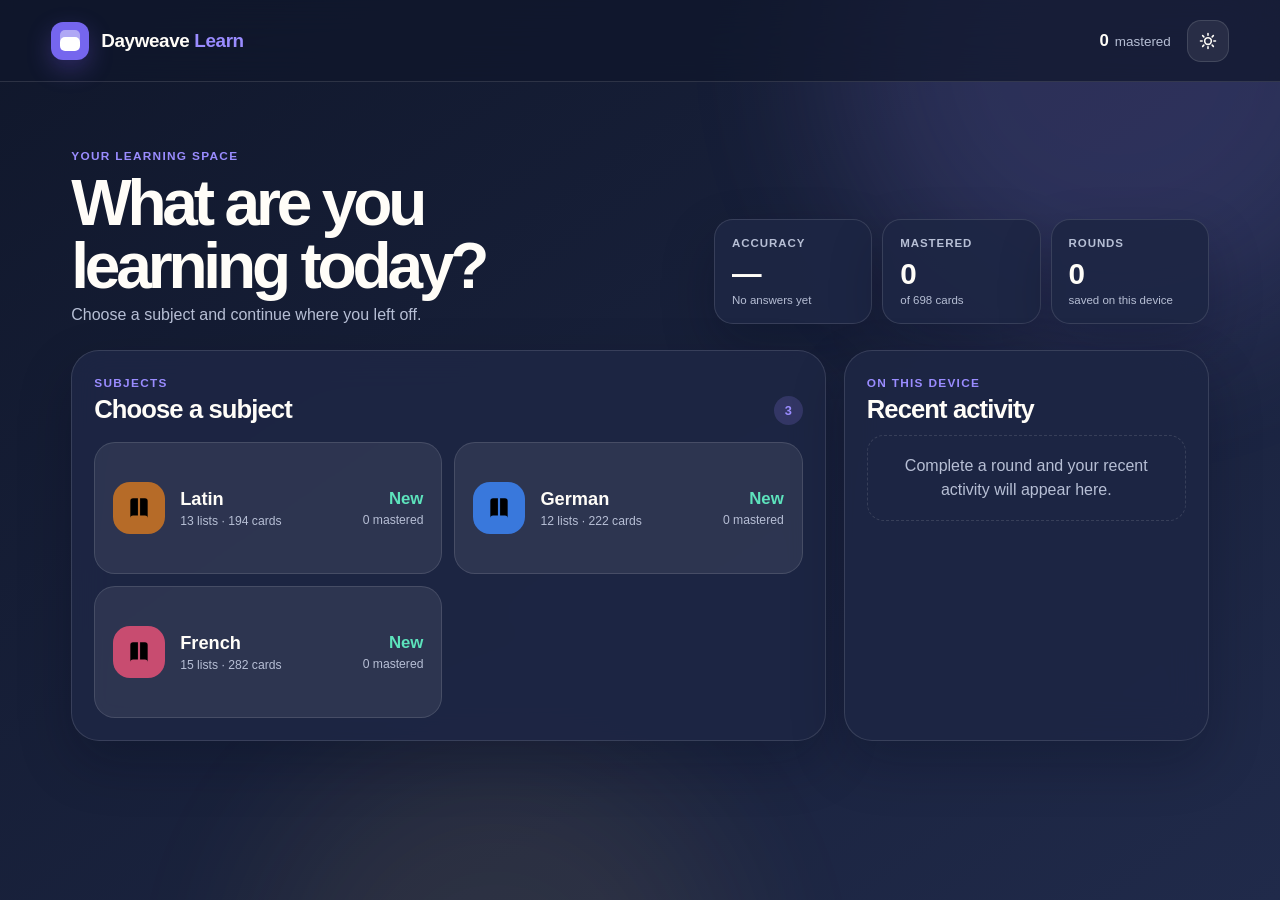
==== commit 18120ba8: "update" ====
--- a/index.html
+++ b/index.html
@@ -7,7 +7,7 @@
   <meta name="description" content="Choose a language, review your progress, and practise focused study sets.">
   <title>Dayweave Learn</title>
   <link rel="icon" type="image/svg+xml" href="data:image/svg+xml,%3Csvg xmlns='http://www.w3.org/2000/svg' viewBox='0 0 64 64'%3E%3Crect width='64' height='64' rx='16' fill='%237c5cfc'/%3E%3Crect x='15' y='17' width='34' height='25' rx='7' fill='white' opacity='.45'/%3E%3Crect x='11' y='23' width='42' height='27' rx='8' fill='white'/%3E%3Cpath d='M23 36h18' stroke='%237c5cfc' stroke-width='5' stroke-linecap='round'/%3E%3C/svg%3E">
-  <link rel="stylesheet" href="/styles.css?v=19">
+  <link rel="stylesheet" href="/styles.css?v=24">
 </head>
 <body>
   <div class="ambient ambient-one"></div><div class="ambient ambient-two"></div>
@@ -94,6 +94,6 @@
     </div>
   </div>
   <div class="toast" id="toast" role="status" aria-live="polite"></div>
-  <script src="/app.js?v=19" defer></script>
+  <script src="/app.js?v=24" defer></script>
 </body>
 </html>
--- a/styles.css
+++ b/styles.css
@@ -367,6 +367,7 @@
 
 .subject-page { position: relative; z-index: 1; }
 .subject-page-head { width: min(1500px, 100%); min-height: 94px; display: grid; grid-template-columns: auto auto minmax(0, 1fr) auto; align-items: center; gap: 14px; margin: 0 auto; padding: 15px clamp(18px, 3vw, 42px); }
+.subject-page-head.german-subject-head { grid-template-columns: auto auto minmax(0, 1fr) auto auto; }
 .back-link { width: 42px; height: 42px; display: grid; place-items: center; border: 1px solid var(--line); border-radius: 14px; color: var(--text); background: var(--surface); text-decoration: none; font-size: 1.25rem; }
 .back-link:hover { background: var(--surface-hover); }
 .subject-page-monogram { width: 48px; height: 48px; display: grid; place-items: center; border-radius: 15px; color: white; background: var(--violet-strong); font-size: .82rem; font-weight: 900; letter-spacing: .06em; }
@@ -375,6 +376,12 @@
 .subject-page-summary strong, .subject-page-summary span { display: block; }
 .subject-page-summary strong { color: var(--mint); font-size: 1.25rem; }
 .subject-page-summary span { margin-top: 3px; color: var(--muted); font-size: .76rem; }
+.dialogue-trainer-link { min-height: 52px; display: flex; align-items: center; gap: 10px; padding: 7px 13px; border: 1px solid color-mix(in srgb, #3978dc 46%, var(--line)); border-radius: 15px; color: var(--text); background: color-mix(in srgb, #3978dc 12%, var(--surface)); text-decoration: none; transition: transform .2s, background .2s, border-color .2s; }
+.dialogue-trainer-link:hover { transform: translateY(-2px); border-color: #3978dc; background: color-mix(in srgb, #3978dc 18%, var(--surface)); }
+.dialogue-trainer-link > span:first-child { font-size: 1.3rem; }
+.dialogue-trainer-link strong, .dialogue-trainer-link small { display: block; white-space: nowrap; }
+.dialogue-trainer-link strong { font-size: .84rem; }
+.dialogue-trainer-link small { margin-top: 2px; color: var(--muted); font-size: .7rem; }
 .subject-workspace { height: calc(100vh - 176px); min-height: 570px; padding-top: 0; padding-bottom: 22px; }
 .subject-workspace > .panel, .subject-workspace > .practice-column { min-height: 0; overflow: hidden; }
 .subject-workspace .library-panel, .subject-workspace .cards-panel { display: flex; flex-direction: column; }
@@ -435,7 +442,10 @@
   .subject-grid { grid-template-columns: 1fr; }
   .subject-card { min-height: 105px; }
   .subject-page-head { position: fixed; z-index: 8; top: 70px; left: 0; right: 0; min-height: 80px; grid-template-columns: auto auto minmax(0, 1fr); padding: 10px 14px; border-bottom: 1px solid var(--line); background: color-mix(in srgb, var(--canvas) 89%, transparent); backdrop-filter: blur(20px); }
+  .subject-page-head.german-subject-head { grid-template-columns: auto auto minmax(0, 1fr) auto; }
   .subject-page-summary { display: none; }
+  .dialogue-trainer-link { min-height: 42px; padding: 6px 10px; }
+  .dialogue-trainer-link small, .dialogue-trainer-link > span:first-child { display: none; }
   .subject-page-title h1 { font-size: 1.3rem; }
   .subject-page-monogram { width: 42px; height: 42px; }
   .subject-workspace { position: fixed; inset: 150px 0 0; height: auto; padding-top: 10px; }
@@ -446,3 +456,197 @@
   .classifier-grid section { grid-template-columns: 1fr; gap: 6px; }
   .classifier-actions { align-items: stretch; flex-direction: column; }
 }
+
+/* Tappable study groups */
+.list-group { overflow: hidden; border: 1px solid var(--line); border-radius: 17px; background: color-mix(in srgb, var(--surface) 72%, transparent); }
+.list-group + .list-group, .list-group + .list-item, .list-item + .list-group { margin-top: 9px; }
+.list-group.open { border-color: color-mix(in srgb, var(--violet) 48%, var(--line)); }
+.list-group-head { display: grid; grid-template-columns: minmax(0, 1fr) auto; align-items: stretch; gap: 7px; padding: 7px; }
+.list-group-toggle { min-width: 0; min-height: 56px; display: flex; align-items: center; justify-content: space-between; gap: 12px; padding: 8px 10px; border: 0; border-radius: 12px; color: var(--text); background: transparent; text-align: left; cursor: pointer; }
+.list-group-toggle:hover { background: var(--surface-hover); }
+.list-group-toggle strong, .list-group-toggle small { display: block; }
+.list-group-toggle strong { font-size: .93rem; }
+.list-group-toggle small { margin-top: 4px; color: var(--muted); font-size: .74rem; }
+.list-group.open .folder-chevron { transform: rotate(90deg); }
+.group-practice-button { min-width: 82px; border: 0; border-radius: 12px; color: white; background: var(--violet-strong); font-weight: 850; cursor: pointer; }
+.group-practice-button:hover { filter: brightness(1.08); }
+.group-list-items { display: grid; gap: 7px; padding: 0 7px 7px 18px; }
+.group-list-items[hidden] { display: none; }
+.group-list-items .list-item { background: color-mix(in srgb, var(--surface) 86%, transparent); }
+.list-row-item { min-width: 0; display: grid; grid-template-columns: minmax(0, 1fr) auto; align-items: stretch; gap: 7px; }
+.list-row-item + .list-row-item { margin-top: 7px; }
+.list-practice-button { min-width: 82px; padding: 0 11px; border: 1px solid color-mix(in srgb, var(--mint) 55%, var(--line)); border-radius: 13px; color: var(--mint); background: color-mix(in srgb, var(--mint) 9%, var(--surface)); font-weight: 850; cursor: pointer; }
+.list-practice-button:hover { color: #09251d; background: var(--mint); }
+.list-practice-button.added, .group-practice-button.added { border-color: var(--mint); color: #09251d; background: var(--mint); }
+.mobile-list-action, .mobile-selection-bar { display: none; }
+
+/* Mobile uses normal page scrolling. This avoids nested, invisible scroll areas. */
+@media (max-width: 760px) {
+  html, body { height: auto; min-height: 100%; overflow-x: hidden; overflow-y: auto; overscroll-behavior-y: auto; }
+  body[data-page="subject"] { padding-bottom: calc(88px + env(safe-area-inset-bottom)); }
+  .topbar { position: sticky; top: 0; z-index: 20; }
+  .subject-page-head,
+  .subject-page-head.german-subject-head { position: sticky; top: 70px; grid-template-columns: auto auto minmax(0, 1fr); min-height: 76px; }
+  .subject-page-head.german-subject-head .dialogue-trainer-link { grid-column: 1 / -1; min-height: 44px; justify-content: center; }
+  .subject-page-head.german-subject-head .dialogue-trainer-link small,
+  .subject-page-head.german-subject-head .dialogue-trainer-link > span:first-child { display: block; }
+  .subject-workspace { position: static; inset: auto; height: auto; min-height: 0; padding: 10px 10px 22px; }
+  .workspace > .panel, .workspace > .practice-column { height: auto; min-height: 0; overflow: visible; overscroll-behavior: auto; }
+  .subject-workspace #libraryView, .subject-workspace #historyView { min-height: 0; }
+  .subject-workspace .list-stack, .subject-workspace .word-stack, .subject-workspace .history-stack { min-height: 0; overflow: visible; padding-right: 0; }
+  .library-panel, .cards-panel, .practice-column { min-height: 0; }
+  .list-item, .list-practice-button, .list-group-toggle, .group-practice-button, .add-card-button { touch-action: manipulation; }
+  .list-practice-button { min-width: 84px; min-height: 58px; }
+  .group-practice-button { min-width: 88px; min-height: 56px; }
+  .group-list-items { padding-left: 7px; }
+  .practice-overlay { overflow-y: auto; -webkit-overflow-scrolling: touch; }
+  .practice-shell { height: auto; min-height: 100%; }
+  .study-card { min-height: min(52vh, 360px); }
+  .answer-actions { position: static; padding-bottom: max(12px, env(safe-area-inset-bottom)); }
+}
+
+/* Mobile interface — intentionally isolated so desktop stays unchanged. */
+@media (max-width: 760px) {
+  :root { --radius-xl: 20px; --radius-lg: 17px; --radius-md: 14px; }
+  html { background: var(--canvas); }
+  body { min-height: 100dvh; background: var(--canvas); }
+
+  .topbar {
+    min-height: 58px;
+    padding: 9px 12px;
+    border-bottom: 1px solid var(--line);
+    background: color-mix(in srgb, var(--canvas) 93%, transparent);
+    box-shadow: none;
+    backdrop-filter: blur(18px);
+  }
+  .brand { gap: 9px; font-size: .94rem; }
+  .brand-mark { width: 34px; height: 34px; border-radius: 11px; }
+  .mini-stat { display: none; }
+  .icon-button { width: 38px; height: 38px; border-radius: 12px; }
+
+  .dashboard { padding: 20px 12px 34px; }
+  .dashboard-hero { margin-bottom: 14px; }
+  .dashboard-hero h1 { max-width: 340px; margin: 5px 0 7px; font-size: clamp(2rem, 10vw, 2.75rem); line-height: 1; }
+  .dashboard-hero p { max-width: 330px; font-size: .9rem; line-height: 1.45; }
+  .dashboard-stats { grid-template-columns: repeat(3, minmax(0, 1fr)); gap: 6px; margin-top: 16px; }
+  .dashboard-stats article, .dashboard-stats article:first-child { grid-column: auto; padding: 11px 9px; border-radius: 14px; text-align: center; }
+  .dashboard-stats span { font-size: .61rem; letter-spacing: .05em; }
+  .dashboard-stats strong { margin: 5px 0 0; font-size: 1.2rem; }
+  .dashboard-stats small { display: none; }
+  .dashboard-grid { gap: 12px; margin-top: 0; }
+  .subject-dashboard-panel, .activity-panel { padding: 14px; border-radius: 18px; }
+  .section-heading h1, .section-heading h2, .practice-intro h2 { font-size: 1.2rem; }
+  .subject-grid { gap: 8px; margin-top: 12px; }
+  .subject-card { min-height: 78px; grid-template-columns: auto minmax(0, 1fr) auto; gap: 11px; padding: 11px; border-radius: 15px; }
+  .subject-card-icon { width: 42px; height: 42px; border-radius: 13px; }
+  .subject-card-icon svg { width: 21px; height: 21px; }
+  .subject-card-copy strong { font-size: 1rem; }
+  .subject-card-copy small, .subject-card-progress small { font-size: .68rem; }
+  .subject-card-progress b { font-size: .9rem; }
+  .dashboard-history { max-height: none; }
+
+  body[data-page="subject"] { padding-bottom: calc(80px + env(safe-area-inset-bottom)); }
+  .subject-page-head,
+  .subject-page-head.german-subject-head {
+    top: 58px;
+    min-height: 62px;
+    grid-template-columns: auto auto minmax(0, 1fr);
+    gap: 9px;
+    padding: 8px 12px;
+    background: color-mix(in srgb, var(--canvas) 95%, transparent);
+  }
+  .back-link { width: 38px; height: 38px; border-radius: 12px; }
+  .subject-page-monogram { width: 38px; height: 38px; border-radius: 12px; }
+  .subject-page-title .eyebrow { display: none; }
+  .subject-page-title h1 { margin: 0; font-size: 1.18rem; }
+  .subject-page-head.german-subject-head .dialogue-trainer-link {
+    grid-column: 1 / -1;
+    min-height: 42px;
+    padding: 7px 12px;
+    border-radius: 13px;
+  }
+  .dialogue-trainer-link strong { font-size: .8rem; }
+  .dialogue-trainer-link small { font-size: .66rem; }
+
+  .subject-workspace { padding: 10px 10px 16px; }
+  .subject-workspace > .panel, .subject-workspace > .practice-column { border: 0; border-radius: 0; box-shadow: none; background: transparent; }
+  .library-panel, .cards-panel, .practice-column { padding: 4px 2px 10px; }
+  .library-panel { padding-bottom: 82px; }
+  .segmented { position: sticky; z-index: 5; top: 0; margin: 0 0 14px; padding: 4px; border: 1px solid var(--line); border-radius: 14px; background: var(--panel-solid); }
+  .segment { min-height: 40px; border-radius: 10px; }
+  .section-heading { padding: 0 3px; }
+  .count-pill { min-width: 32px; min-height: 28px; }
+  .list-toolbar { margin: 10px 3px; }
+  .small-button { min-height: 38px; }
+  .subject-lists { display: grid; gap: 8px; }
+
+  .list-row-item { grid-template-columns: minmax(0, 1fr) 46px; gap: 5px; padding: 4px; border: 1px solid var(--line); border-radius: 14px; background: var(--panel); transition: border-color .18s, background .18s; }
+  .list-row-item.queued { border-color: color-mix(in srgb, var(--mint) 72%, var(--line)); background: color-mix(in srgb, var(--mint) 8%, var(--panel)); }
+  .list-row-item + .list-row-item { margin-top: 0; }
+  .subject-workspace .list-item { min-height: 50px; padding: 6px 7px; border: 0; border-radius: 10px; background: transparent; }
+  .subject-workspace .list-item.selected { background: var(--violet-soft); }
+  .subject-workspace .list-icon { flex-basis: 32px; height: 32px; border-radius: 9px; }
+  .subject-workspace .list-icon svg { width: 17px; height: 17px; }
+  .list-copy strong { font-size: .84rem; line-height: 1.18; }
+  .list-copy span { margin-top: 3px; font-size: .67rem; }
+  .chevron { display: none; }
+  .list-practice-button { min-width: 0; min-height: 46px; width: 46px; align-self: center; padding: 0; border: 0; border-radius: 11px; color: white; background: var(--violet-strong); font-size: 1.2rem; }
+  .list-practice-button.added { color: #09251d; background: var(--mint); }
+  .desktop-list-action { display: none; }
+  .mobile-list-action { display: inline; }
+
+  .list-group { border-radius: 16px; background: var(--panel); }
+  .list-group-head { gap: 6px; padding: 5px; }
+  .list-group-toggle { min-height: 58px; padding: 8px; }
+  .list-group-toggle strong { font-size: .88rem; }
+  .group-practice-button { min-width: 78px; min-height: 58px; border-radius: 12px; font-size: .75rem; }
+  .group-list-items { gap: 7px; padding: 2px 5px 5px; }
+  .group-list-items .list-row-item { background: var(--surface); }
+  .latin-guide { border-radius: 15px; }
+
+  .mobile-selection-bar { position: fixed; z-index: 44; left: 8px; right: 8px; bottom: calc(66px + env(safe-area-inset-bottom)); min-height: 62px; display: grid; grid-template-columns: minmax(0, 1fr) auto auto; align-items: center; gap: 7px; padding: 7px 8px 7px 12px; border: 1px solid color-mix(in srgb, var(--violet) 45%, var(--line)); border-radius: 17px; background: color-mix(in srgb, var(--panel-solid) 96%, transparent); box-shadow: 0 13px 34px rgba(0,0,0,.32); backdrop-filter: blur(22px); }
+  .mobile-selection-bar strong, .mobile-selection-bar span { display: block; }
+  .mobile-selection-bar strong { font-size: .86rem; }
+  .mobile-selection-bar span { margin-top: 2px; color: var(--muted); font-size: .66rem; }
+  .mobile-selection-bar button { min-height: 46px; padding: 0 12px; border: 0; border-radius: 12px; font-weight: 850; }
+  .mobile-selection-bar [data-clear-selection] { color: var(--muted); background: var(--surface); }
+  .mobile-selection-bar .selection-practice-button { min-width: 88px; color: white; background: var(--violet-strong); }
+  .mobile-selection-bar .selection-practice-button:disabled { opacity: .38; }
+
+  .cards-panel .section-heading { margin-bottom: 10px; }
+  .word-stack { gap: 7px; }
+  .word-card { min-height: 64px; padding: 9px 8px 9px 11px; border-radius: 14px; background: var(--panel); }
+  .word-copy strong { font-size: .88rem; }
+  .word-copy span, .word-copy em { font-size: .72rem; }
+  .add-card-button { min-width: 68px; height: 42px; border-radius: 11px; }
+
+  .practice-column { display: flex; }
+  .practice-intro { padding: 2px 3px; }
+  .drop-deck { min-height: 142px; margin: 7px 0 10px; border-radius: 19px; }
+  .drop-content { gap: 6px; padding: 16px; }
+  .drop-icon { width: 44px; height: 44px; border-radius: 14px; }
+  .drop-content strong { font-size: 1.15rem; }
+  .deck-actions { gap: 8px; }
+  .secondary-button, .primary-button { min-height: 48px; border-radius: 13px; }
+  .practice-mode { margin-top: 12px; }
+  .practice-mode select { min-height: 48px; }
+  .progress-card { margin-top: 10px; padding: 12px; border-radius: 16px; }
+
+  .mobile-nav { left: 8px; right: 8px; bottom: max(7px, env(safe-area-inset-bottom)); gap: 4px; padding: 4px; border-radius: 17px; }
+  .mobile-nav button { min-height: 50px; border-radius: 13px; font-size: .7rem; }
+  .mobile-nav button span { width: auto; height: auto; border: 0; border-radius: 0; font-size: .65rem; opacity: .72; }
+
+  .practice-overlay { padding: 0; background: var(--canvas); backdrop-filter: none; }
+  .practice-shell { width: 100%; min-height: 100dvh; padding: 10px 10px max(12px, env(safe-area-inset-bottom)); }
+  .round-bar { position: sticky; z-index: 3; top: 0; padding: 4px 0 9px; background: var(--canvas); }
+  .round-title strong { font-size: .9rem; }
+  .round-title span, .round-score { font-size: .7rem; }
+  .round-progress { margin-bottom: 10px; }
+  .study-card { min-height: clamp(270px, 46dvh, 350px); padding: 22px 16px; border-radius: 20px; }
+  .study-card strong { font-size: clamp(1.6rem, 8vw, 2.4rem); }
+  .typing-area, .declension-area { padding: 12px; border-radius: 16px; }
+  .typing-row input { min-height: 50px; font-size: 16px; }
+  .answer-actions { gap: 8px; margin-top: 10px; }
+  .again-button, .correct-button { min-height: 52px; }
+  .toast { bottom: calc(76px + env(safe-area-inset-bottom)); }
+}
